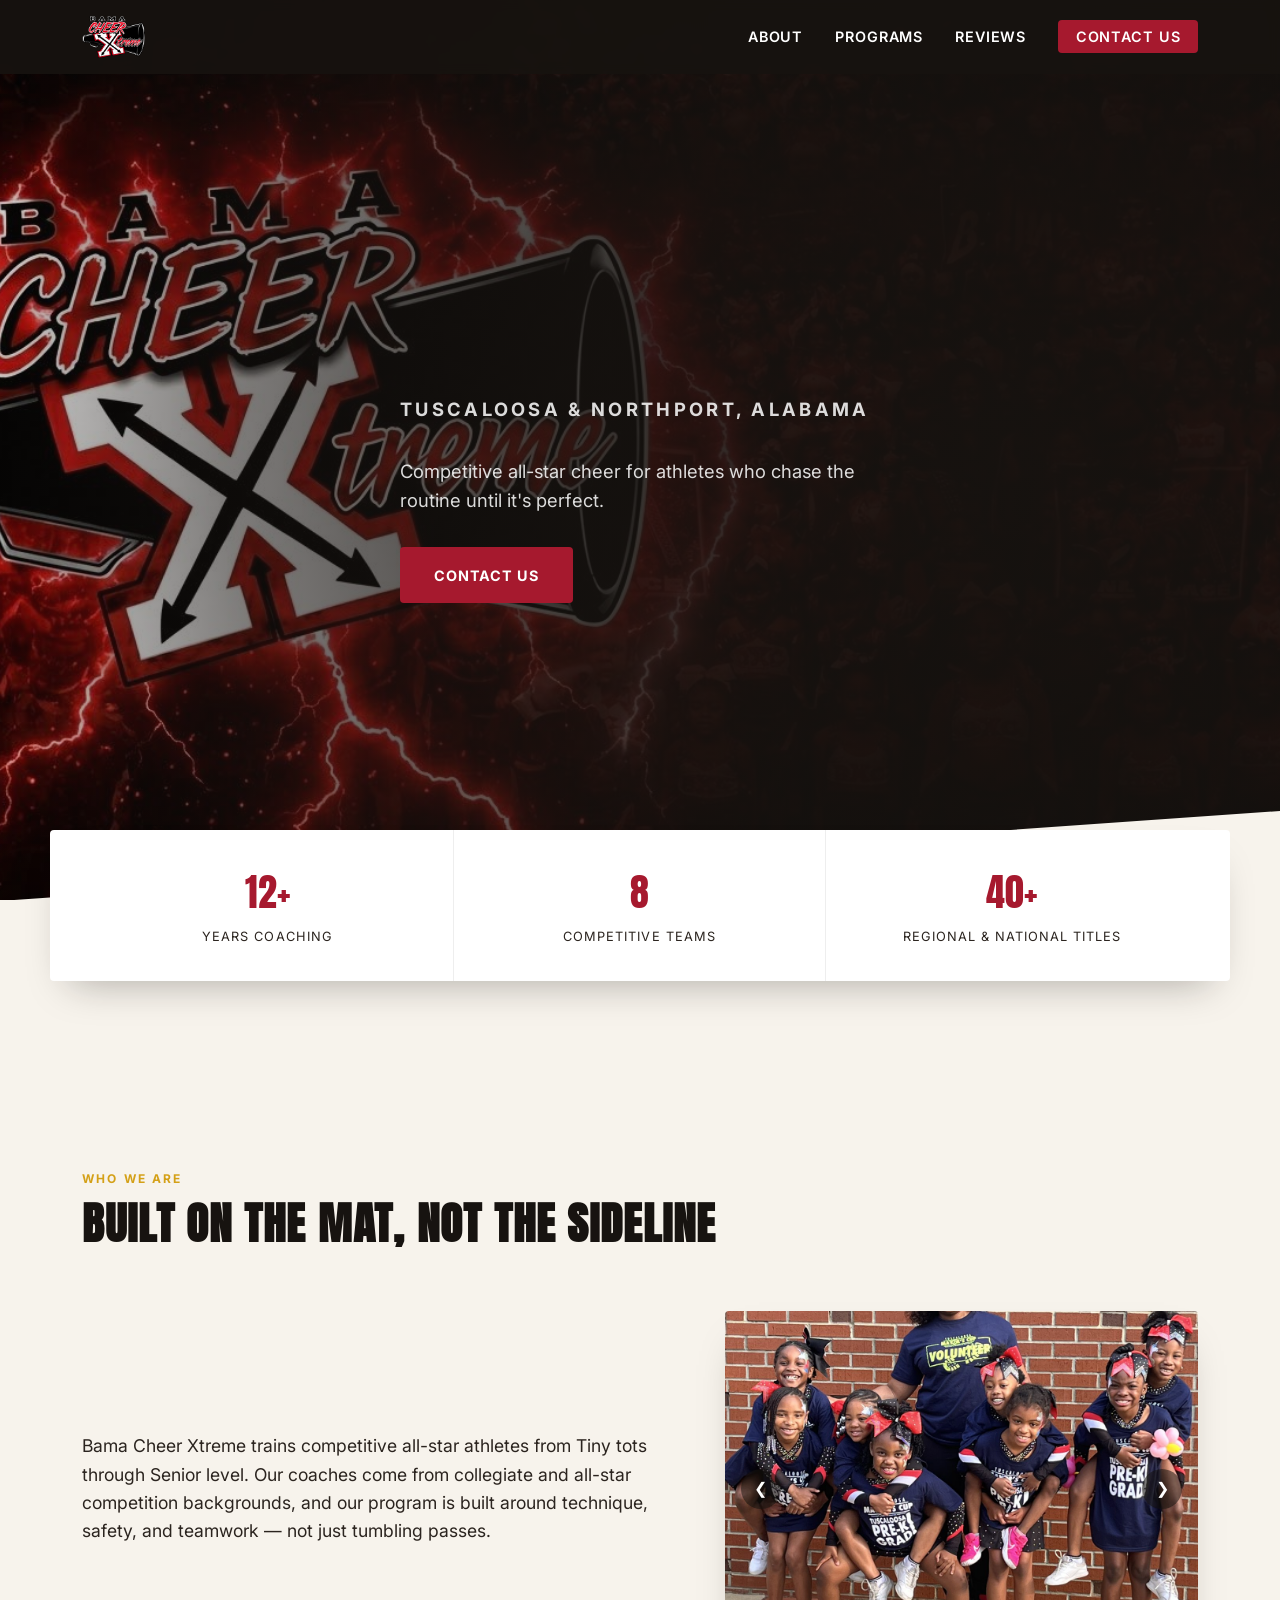
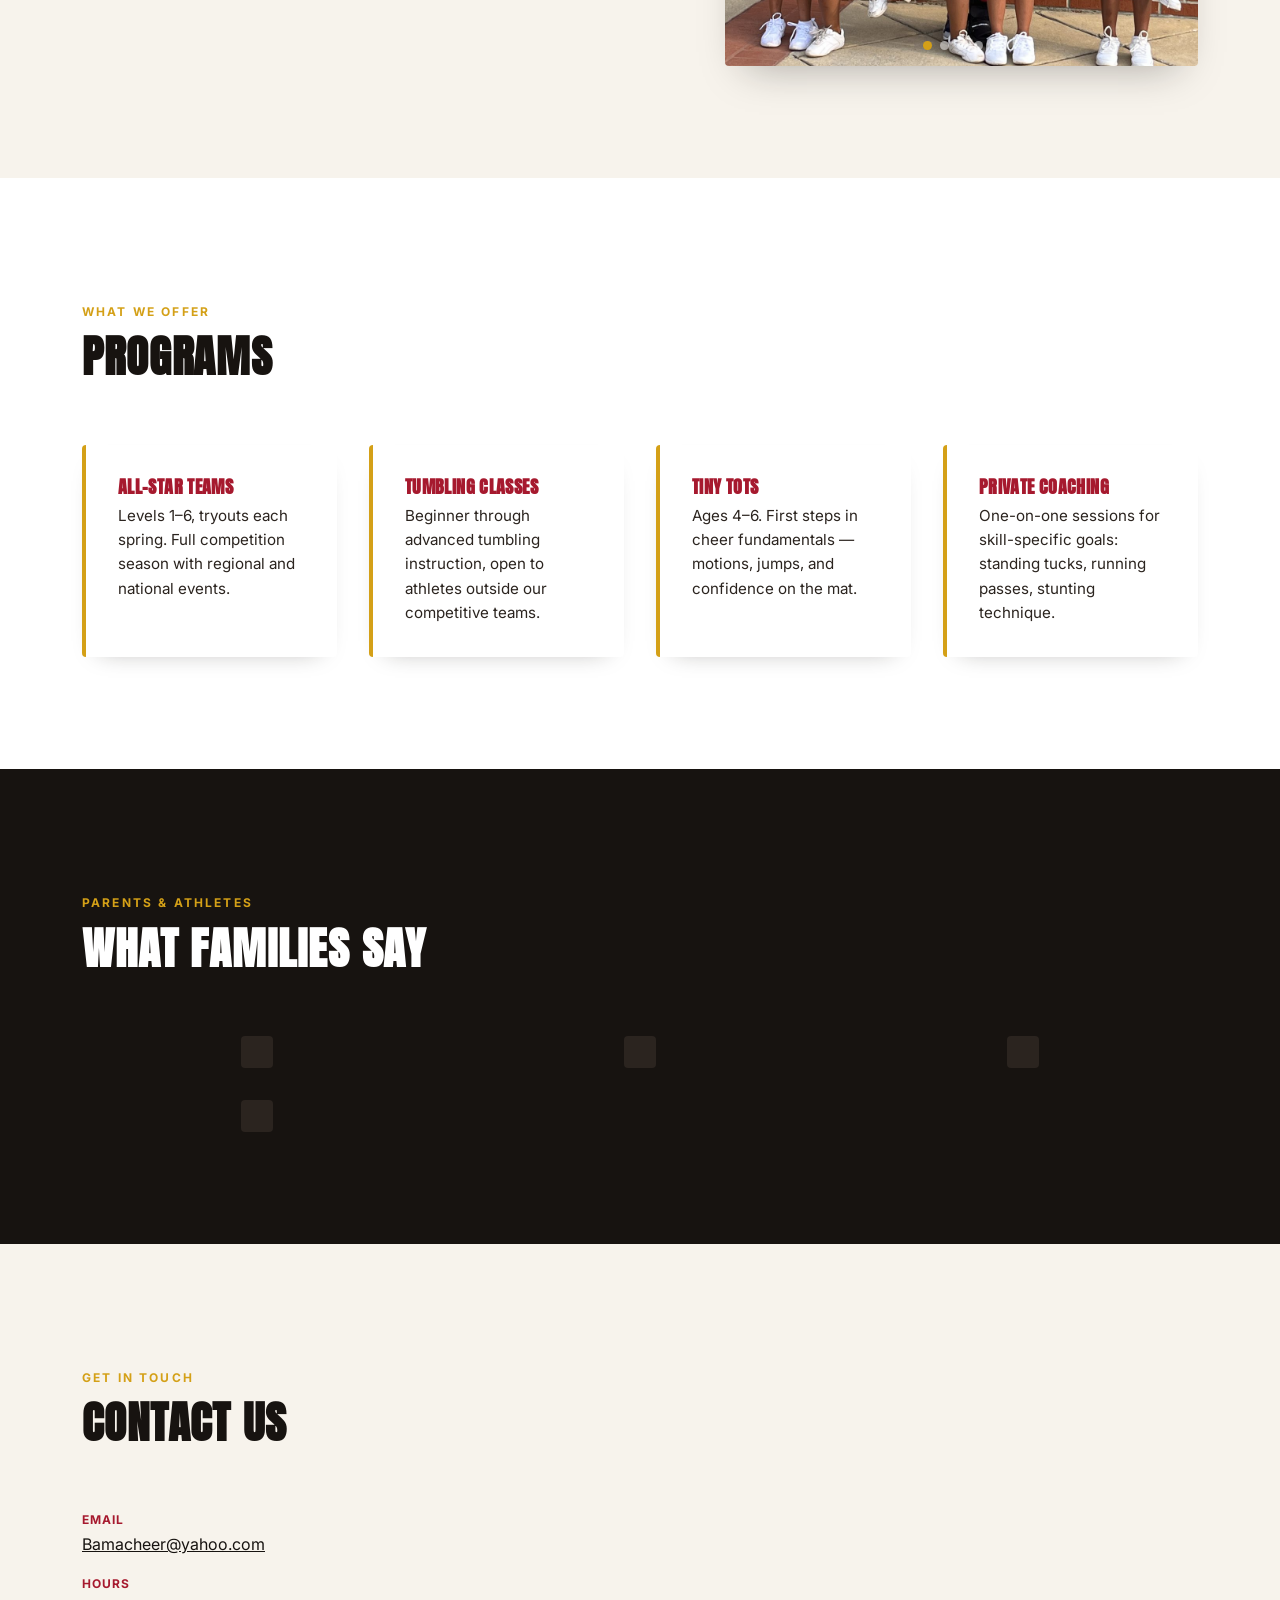
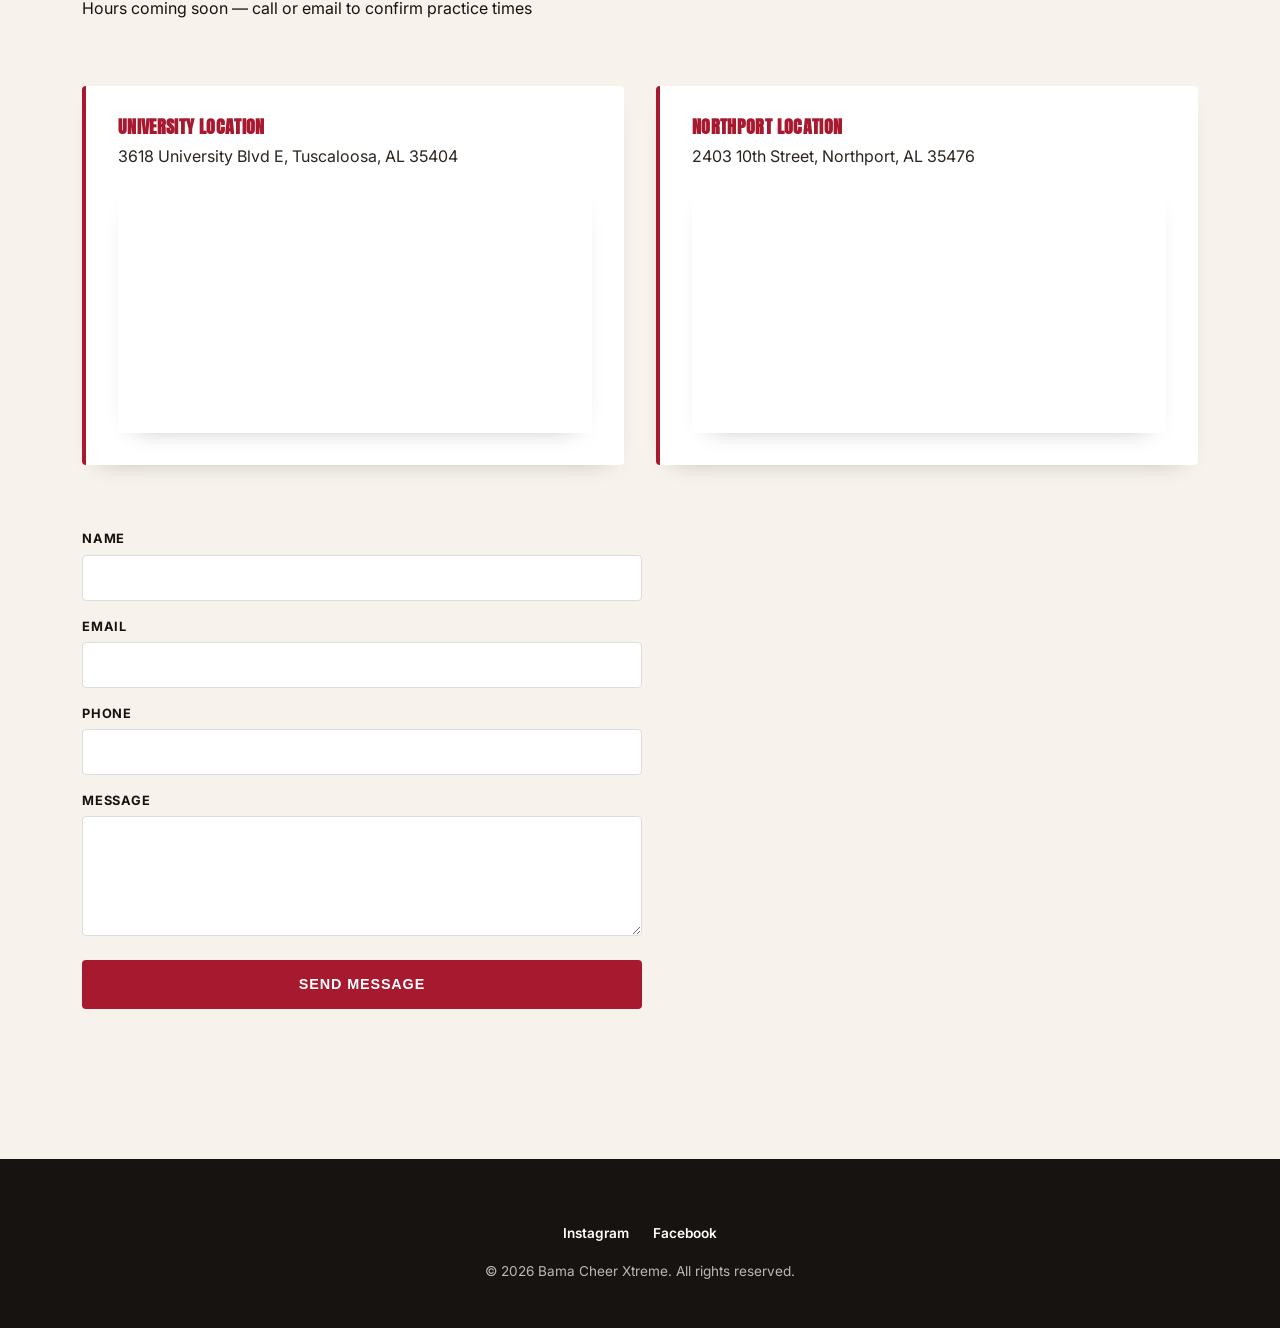
==== index.html @ a75fb63c "Turn the About section photo into a swipeable carousel Replaces the single About photo with a scroll" ====
<!DOCTYPE html>
<html lang="en">
<head>
<meta charset="UTF-8">
<meta name="viewport" content="width=device-width, initial-scale=1.0">
<title>Bama Cheer Xtreme | Competitive All-Star Cheer</title>
<meta name="description" content="Bama Cheer Xtreme is a competitive all-star cheerleading gym. Tumbling classes, tiny tots, and teams for every level. Contact us to get started.">
<link rel="preconnect" href="https://fonts.googleapis.com">
<link href="https://fonts.googleapis.com/css2?family=Anton&family=Inter:wght@400;600;700&display=swap" rel="stylesheet">
<link rel="icon" type="image/png" href="images/logo.png">
<link rel="stylesheet" href="css/style.css">
</head>
<body>

<div id="fb-root"></div>
<script>
  window.fbAsyncInit = function () {
    FB.init({ xfbml: true, version: "v20.0" });
  };
</script>
<script async defer crossorigin="anonymous" src="https://connect.facebook.net/en_US/sdk.js"></script>

<nav class="nav">
  <div class="container">
    <a href="#" class="nav-logo"><img src="images/logo.png" alt="Bama Cheer Xtreme" id="navLogoImg"></a>
    <button class="nav-toggle" id="navToggle" aria-label="Toggle menu" aria-expanded="false">&#9776;</button>
    <ul class="nav-links" id="navLinks">
      <li><a href="#about">About</a></li>
      <li><a href="#programs">Programs</a></li>
      <li><a href="#testimonials">Reviews</a></li>
      <li><a href="#contact" class="nav-cta">Contact Us</a></li>
    </ul>
  </div>
</nav>

<header class="hero" id="hero">
  <h1 class="sr-only" data-field="hero.title">Bama Cheer Xtreme</h1>
  <div class="container">
    <div class="hero-content">
      <p class="eyebrow" data-field="hero.eyebrow">Tuscaloosa, Alabama</p>
      <p data-field="hero.subtitle">Competitive all-star cheer for athletes who chase the routine until it's perfect.</p>
      <a href="#contact" class="btn btn-primary" data-field="hero.ctaText">Contact Us</a>
    </div>
  </div>
</header>

<section class="stat-bar">
  <div class="container" id="statBar">
    <!-- stats injected by JS -->
  </div>
</section>

<section class="section" id="about">
  <div class="container">
    <div class="section-heading">
      <p class="eyebrow">Who we are</p>
      <h2 data-field="about.heading">Built on the mat, not the sideline</h2>
    </div>
    <div class="about-grid">
      <p class="about-body" data-field="about.body">
        Bama Cheer Xtreme trains competitive all-star athletes from Tiny Tots through Senior level.
      </p>
      <div class="carousel" id="aboutCarousel" hidden>
        <div class="carousel-track" id="aboutCarouselTrack"></div>
        <button type="button" class="carousel-arrow carousel-arrow--prev" id="aboutCarouselPrev" aria-label="Previous photo">&#10094;</button>
        <button type="button" class="carousel-arrow carousel-arrow--next" id="aboutCarouselNext" aria-label="Next photo">&#10095;</button>
        <div class="carousel-dots" id="aboutCarouselDots"></div>
      </div>
    </div>
  </div>
</section>

<section class="section" id="programs" style="background:var(--white);">
  <div class="container">
    <div class="section-heading">
      <p class="eyebrow">What we offer</p>
      <h2>Programs</h2>
    </div>
    <div class="programs-grid" id="programsGrid">
      <!-- program cards injected by JS -->
    </div>
  </div>
</section>

<section class="section testimonials" id="testimonials">
  <div class="container">
    <div class="section-heading">
      <p class="eyebrow">Parents & athletes</p>
      <h2>What families say</h2>
    </div>
    <div class="testimonial-grid" id="testimonialGrid">
      <!-- testimonials injected by JS -->
    </div>
  </div>
</section>

<section class="section" id="contact">
  <div class="container">
    <div class="section-heading">
      <p class="eyebrow">Get in touch</p>
      <h2>Contact Us</h2>
    </div>
    <dl class="contact-info contact-shared" id="contactShared">
      <!-- email + hours injected by JS -->
    </dl>
    <div class="locations-grid" id="locationsGrid">
      <!-- location cards injected by JS -->
    </div>
    <div class="contact-form-wrap">
      <form class="contact-form" id="contactForm" action="https://formspree.io/f/REPLACE_WITH_FORM_ID" method="POST">
        <div>
          <label for="name">Name</label>
          <input type="text" id="name" name="name" required>
        </div>
        <div>
          <label for="email">Email</label>
          <input type="email" id="email" name="email" required>
        </div>
        <div>
          <label for="phone">Phone</label>
          <input type="tel" id="phone" name="phone">
        </div>
        <div>
          <label for="message">Message</label>
          <textarea id="message" name="message" required></textarea>
        </div>
        <button type="submit" class="btn btn-primary">Send Message</button>
        <p class="form-status" id="formStatus" role="status"></p>
      </form>
    </div>
  </div>
</section>

<footer class="footer">
  <div class="container">
    <div class="social" id="socialLinks">
      <!-- social links injected by JS -->
    </div>
    <p>&copy; <span id="year"></span> Bama Cheer Xtreme. All rights reserved.</p>
  </div>
</footer>

<script src="js/main.js"></script>
</body>
</html>
---- css/style.css ----
/* ==========================================================================
   Bama Cheer Xtreme — Design Tokens
   Palette: Crimson #A6192E, Charcoal #171310, Gold #D4A017, Cream #F7F3EC
   Display: 'Anton' (condensed, athletic) / Body: 'Inter'
   Signature: diagonal "motion stripe" dividers between sections
   ========================================================================== */

:root {
  --crimson: #A6192E;
  --crimson-dark: #7A1220;
  --charcoal: #171310;
  --charcoal-soft: #2B241F;
  --gold: #D4A017;
  --cream: #F7F3EC;
  --white: #FFFFFF;

  --font-display: "Anton", "Arial Narrow", sans-serif;
  --font-body: "Inter", -apple-system, BlinkMacSystemFont, "Segoe UI", sans-serif;

  --space-xs: 0.5rem;
  --space-sm: 1rem;
  --space-md: 2rem;
  --space-lg: 4rem;
  --space-xl: 7rem;

  --radius: 4px;
  --max-width: 1180px;
}

* { box-sizing: border-box; }

html { scroll-behavior: smooth; }

@media (prefers-reduced-motion: reduce) {
  html { scroll-behavior: auto; }
  * { animation-duration: 0.001ms !important; transition-duration: 0.001ms !important; }
}

body {
  margin: 0;
  font-family: var(--font-body);
  background: var(--cream);
  color: var(--charcoal);
  line-height: 1.6;
}

img { max-width: 100%; display: block; }

.sr-only {
  position: absolute;
  width: 1px;
  height: 1px;
  padding: 0;
  margin: -1px;
  overflow: hidden;
  clip: rect(0, 0, 0, 0);
  white-space: nowrap;
  border: 0;
}

a { color: inherit; }

.container {
  max-width: var(--max-width);
  margin: 0 auto;
  padding: 0 var(--space-md);
}

h1, h2, h3 {
  font-family: var(--font-display);
  letter-spacing: 0.02em;
  text-transform: uppercase;
  line-height: 1.05;
  margin: 0;
}

.eyebrow {
  font-family: var(--font-body);
  font-weight: 700;
  text-transform: uppercase;
  letter-spacing: 0.18em;
  font-size: 0.75rem;
  color: var(--gold);
}

/* Focus visibility */
a:focus-visible, button:focus-visible, input:focus-visible, textarea:focus-visible {
  outline: 3px solid var(--gold);
  outline-offset: 2px;
}

/* ---------- Nav ---------- */
.nav {
  position: fixed;
  top: 0; left: 0; right: 0;
  z-index: 100;
  background: rgba(23, 19, 16, 0.92);
  backdrop-filter: blur(6px);
}
.nav .container {
  display: flex;
  align-items: center;
  justify-content: space-between;
  padding-top: var(--space-sm);
  padding-bottom: var(--space-sm);
}
.nav-logo {
  display: flex;
  align-items: center;
  text-decoration: none;
}
.nav-logo img {
  height: 42px;
  width: auto;
  display: block;
}
.nav-links {
  display: flex;
  gap: var(--space-md);
  list-style: none;
  margin: 0;
  padding: 0;
}
.nav-links a {
  color: var(--white);
  text-decoration: none;
  font-weight: 600;
  font-size: 0.9rem;
  text-transform: uppercase;
  letter-spacing: 0.06em;
  transition: color 0.2s ease;
}
.nav-links a:hover { color: var(--gold); }

.nav-cta {
  background: var(--crimson);
  color: var(--white) !important;
  padding: 0.5rem 1.1rem;
  border-radius: var(--radius);
}
.nav-cta:hover { background: var(--crimson-dark); }

.nav-toggle {
  display: none;
  background: none;
  border: none;
  color: var(--white);
  font-size: 1.6rem;
  cursor: pointer;
}

/* ---------- Hero ---------- */
.hero {
  position: relative;
  min-height: 100vh;
  display: flex;
  align-items: center;
  background: linear-gradient(160deg, var(--charcoal) 0%, var(--charcoal-soft) 55%, var(--crimson-dark) 130%);
  overflow: hidden;
  padding-top: 5rem;
}
.hero::after {
  /* signature diagonal cut at base of hero */
  content: "";
  position: absolute;
  left: 0; right: 0; bottom: -1px;
  height: 90px;
  background: var(--cream);
  clip-path: polygon(0 100%, 100% 0, 100% 100%);
}
.hero-content {
  position: relative;
  z-index: 2;
  color: var(--white);
  max-width: 480px;
  margin: 0 0 0 auto;
}
.hero p {
  font-size: 1.15rem;
  max-width: 520px;
  color: rgba(255,255,255,0.85);
  margin-bottom: var(--space-md);
}

.btn {
  display: inline-block;
  font-weight: 700;
  text-transform: uppercase;
  letter-spacing: 0.06em;
  text-decoration: none;
  padding: 0.9rem 2rem;
  border-radius: var(--radius);
  font-size: 0.9rem;
  border: 2px solid transparent;
  cursor: pointer;
  transition: transform 0.15s ease, background 0.2s ease;
}
.btn:hover { transform: translateY(-2px); }
.btn-primary { background: var(--crimson); color: var(--white); }
.btn-primary:hover { background: var(--crimson-dark); }
.btn-outline { background: transparent; border-color: var(--white); color: var(--white); }
.btn-outline:hover { background: var(--white); color: var(--charcoal); }

/* ---------- Stat bar (overlaps hero/about seam) ---------- */
.stat-bar {
  position: relative;
  z-index: 3;
  margin-top: -70px;
  margin-bottom: var(--space-lg);
}
.stat-bar .container {
  background: var(--white);
  border-radius: var(--radius);
  box-shadow: 0 20px 40px -20px rgba(23,19,16,0.35);
  display: flex;
  flex-wrap: wrap;
}
.stat {
  flex: 1 1 33%;
  text-align: center;
  padding: var(--space-md) var(--space-sm);
  border-right: 1px solid #eee;
}
.stat:last-child { border-right: none; }
.stat .number {
  font-family: var(--font-display);
  font-size: 2.4rem;
  color: var(--crimson);
  display: block;
}
.stat .label {
  font-size: 0.8rem;
  text-transform: uppercase;
  letter-spacing: 0.08em;
  color: var(--charcoal-soft);
}

/* ---------- Section shared ---------- */
.section { padding: var(--space-xl) 0; }
.section-heading { max-width: 640px; margin-bottom: var(--space-lg); }
.section-heading h2 { font-size: clamp(2rem, 4vw, 2.8rem); margin-top: var(--space-xs); }

/* ---------- About ---------- */
.about-grid {
  display: grid;
  grid-template-columns: 1.1fr 0.9fr;
  gap: var(--space-lg);
  align-items: center;
}
.about-body { font-size: 1.1rem; color: var(--charcoal-soft); margin: 0; }

/* ---------- Carousel (About section photos) ---------- */
.carousel {
  position: relative;
  border-radius: var(--radius);
  overflow: hidden;
  box-shadow: 0 20px 40px -20px rgba(23,19,16,0.35);
}
.carousel-track {
  display: flex;
  overflow-x: auto;
  scroll-snap-type: x mandatory;
  scrollbar-width: none;
}
.carousel-track::-webkit-scrollbar { display: none; }
.carousel-slide {
  flex: 0 0 100%;
  scroll-snap-align: start;
  aspect-ratio: 4 / 3;
}
.carousel-slide img { width: 100%; height: 100%; object-fit: cover; }

.carousel-arrow {
  position: absolute;
  top: 50%;
  transform: translateY(-50%);
  width: 40px;
  height: 40px;
  border: none;
  border-radius: 50%;
  background: rgba(23,19,16,0.55);
  color: var(--white);
  font-size: 1rem;
  cursor: pointer;
  display: flex;
  align-items: center;
  justify-content: center;
  transition: background 0.2s ease;
}
.carousel-arrow:hover { background: var(--crimson); }
.carousel-arrow--prev { left: var(--space-sm); }
.carousel-arrow--next { right: var(--space-sm); }

.carousel-dots {
  position: absolute;
  left: 0; right: 0; bottom: var(--space-sm);
  display: flex;
  justify-content: center;
  gap: 0.5rem;
}
.carousel-dot {
  width: 9px;
  height: 9px;
  border-radius: 50%;
  border: none;
  background: rgba(255,255,255,0.5);
  padding: 0;
  cursor: pointer;
}
.carousel-dot.active { background: var(--gold); }

/* ---------- Programs ---------- */
.programs-grid {
  display: grid;
  grid-template-columns: repeat(auto-fit, minmax(240px, 1fr));
  gap: var(--space-md);
}
.program-card {
  background: var(--white);
  padding: var(--space-md);
  border-radius: var(--radius);
  border-left: 4px solid var(--gold);
  box-shadow: 0 10px 24px -18px rgba(23,19,16,0.4);
}
.program-card h3 {
  font-size: 1.15rem;
  color: var(--crimson);
  margin-bottom: var(--space-xs);
}
.program-card p { margin: 0; color: var(--charcoal-soft); font-size: 0.95rem; }

/* ---------- Testimonials ---------- */
.testimonials { background: var(--charcoal); color: var(--white); }
.testimonials .eyebrow { color: var(--gold); }
.testimonial-grid {
  display: grid;
  grid-template-columns: repeat(auto-fit, minmax(340px, 1fr));
  gap: var(--space-md);
  align-items: start;
  justify-items: center;
}
.testimonial-card {
  background: var(--charcoal-soft);
  padding: var(--space-sm);
  border-radius: var(--radius);
  max-width: 100%;
  overflow: hidden;
}

/* ---------- Location / Contact ---------- */
.contact-info dt {
  font-weight: 700;
  text-transform: uppercase;
  font-size: 0.75rem;
  letter-spacing: 0.08em;
  color: var(--crimson);
  margin-top: var(--space-sm);
}
.contact-info dd { margin: 0.2rem 0 0; }
.contact-shared { margin-bottom: var(--space-lg); }

.locations-grid {
  display: grid;
  grid-template-columns: repeat(auto-fit, minmax(320px, 1fr));
  gap: var(--space-md);
  margin-bottom: var(--space-lg);
}
.location-card {
  background: var(--white);
  padding: var(--space-md);
  border-radius: var(--radius);
  border-left: 4px solid var(--crimson);
  box-shadow: 0 10px 24px -18px rgba(23,19,16,0.4);
}
.location-card h3 {
  font-size: 1.1rem;
  color: var(--crimson);
  margin-bottom: var(--space-xs);
}
.location-address { margin: 0 0 var(--space-sm); color: var(--charcoal-soft); }
.location-phone { margin: 0 0 var(--space-sm); font-weight: 600; }
.location-phone a { text-decoration: none; }

.map-embed { border-radius: var(--radius); overflow: hidden; box-shadow: 0 10px 24px -18px rgba(23,19,16,0.4); }
.map-embed iframe { width: 100%; height: 240px; border: 0; }

.contact-form-wrap { max-width: 560px; }
.contact-form {
  display: grid;
  gap: var(--space-sm);
}
.contact-form label {
  font-size: 0.8rem;
  font-weight: 700;
  text-transform: uppercase;
  letter-spacing: 0.06em;
  display: block;
  margin-bottom: 0.3rem;
}
.contact-form input,
.contact-form textarea {
  width: 100%;
  padding: 0.75rem;
  border: 1px solid #ddd;
  border-radius: var(--radius);
  font-family: var(--font-body);
  font-size: 1rem;
  background: var(--white);
}
.contact-form textarea { min-height: 120px; resize: vertical; }
.form-status { font-size: 0.9rem; margin-top: var(--space-xs); }
.form-status.success { color: #1a7a2e; }
.form-status.error { color: var(--crimson); }

/* ---------- Footer ---------- */
.footer {
  background: var(--charcoal);
  color: rgba(255,255,255,0.7);
  padding: var(--space-lg) 0 var(--space-md);
  text-align: center;
  font-size: 0.85rem;
}
.footer .social { margin-bottom: var(--space-sm); }
.footer .social a {
  color: var(--white);
  text-decoration: none;
  margin: 0 0.6rem;
  font-weight: 600;
}
.footer .social a:hover { color: var(--gold); }

/* ---------- Responsive ---------- */
@media (max-width: 800px) {
  .nav-links { display: none; }
  .nav-toggle { display: block; }
  .nav-links.open {
    display: flex;
    flex-direction: column;
    position: absolute;
    top: 100%;
    left: 0; right: 0;
    background: var(--charcoal);
    padding: var(--space-md);
    gap: var(--space-sm);
  }
  .stat { flex: 1 1 100%; border-right: none; border-bottom: 1px solid #eee; }
  .stat:last-child { border-bottom: none; }
  .about-grid { grid-template-columns: 1fr; }
}
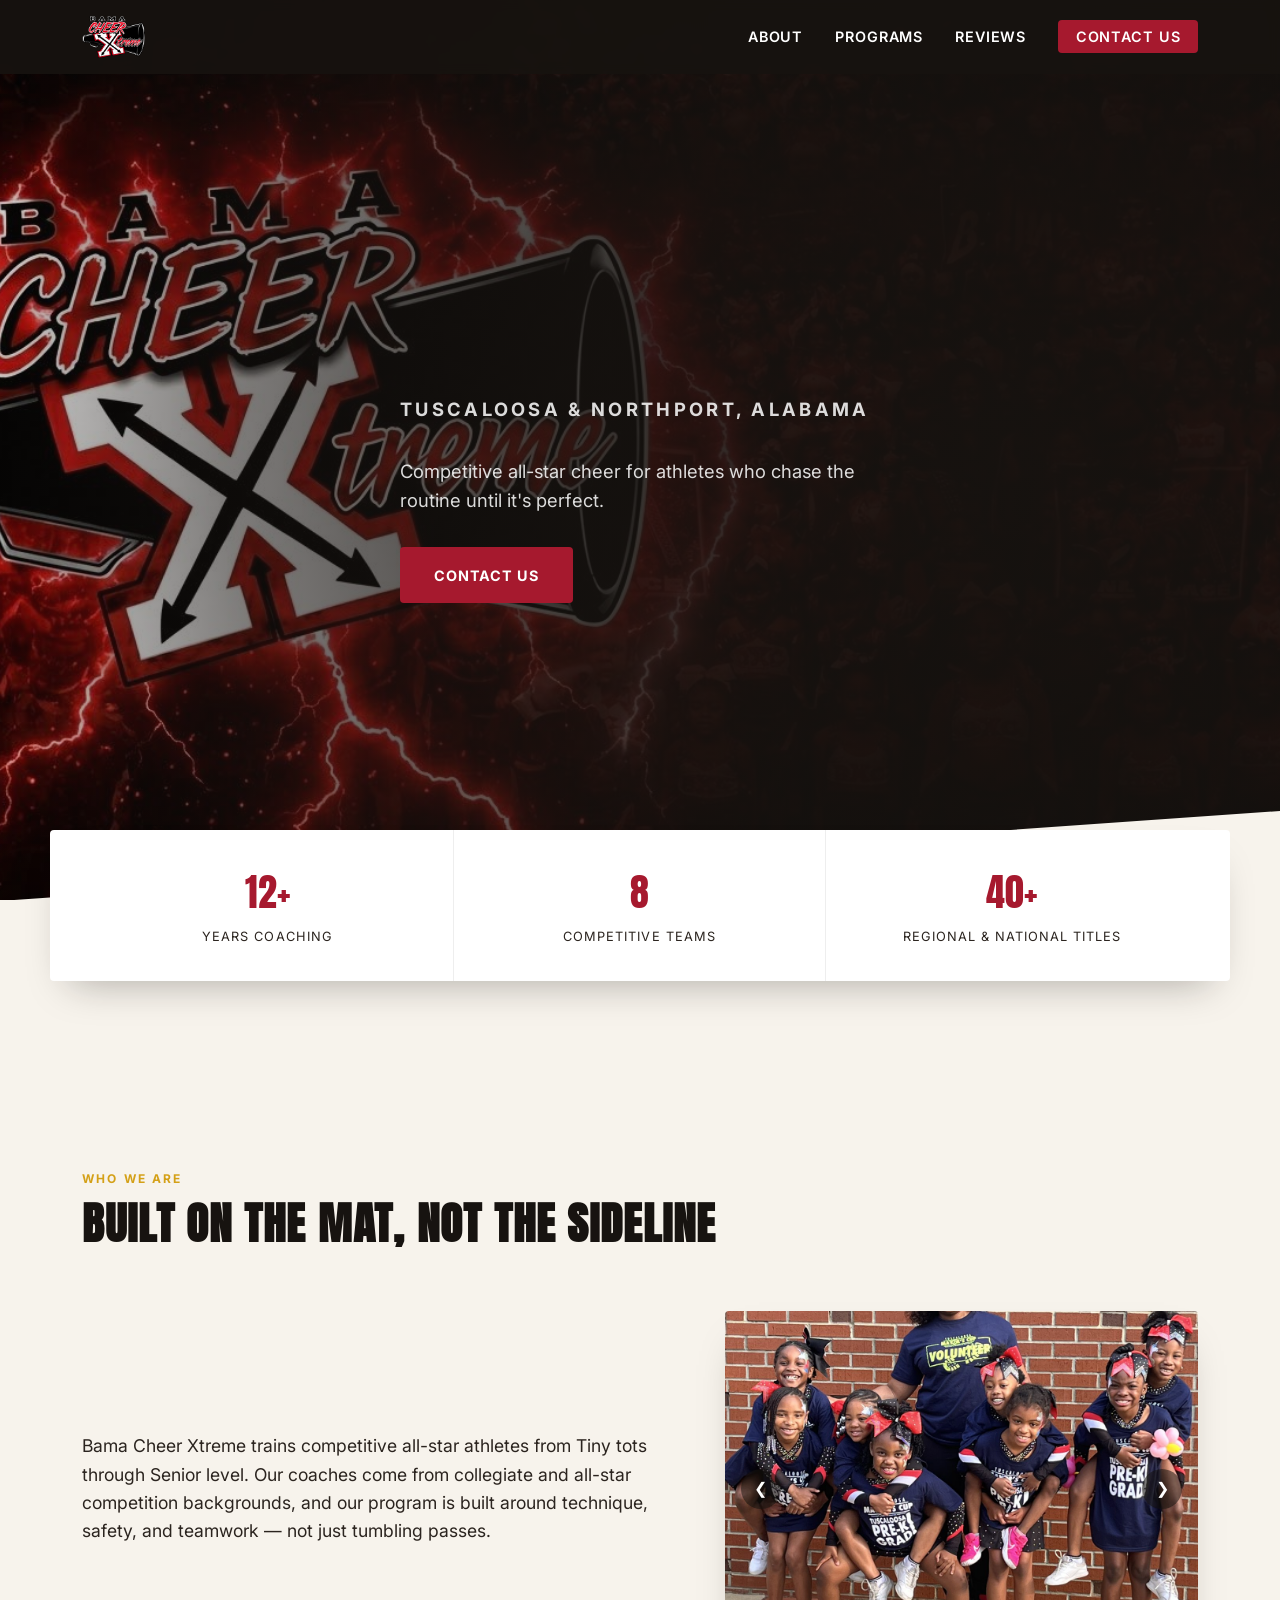
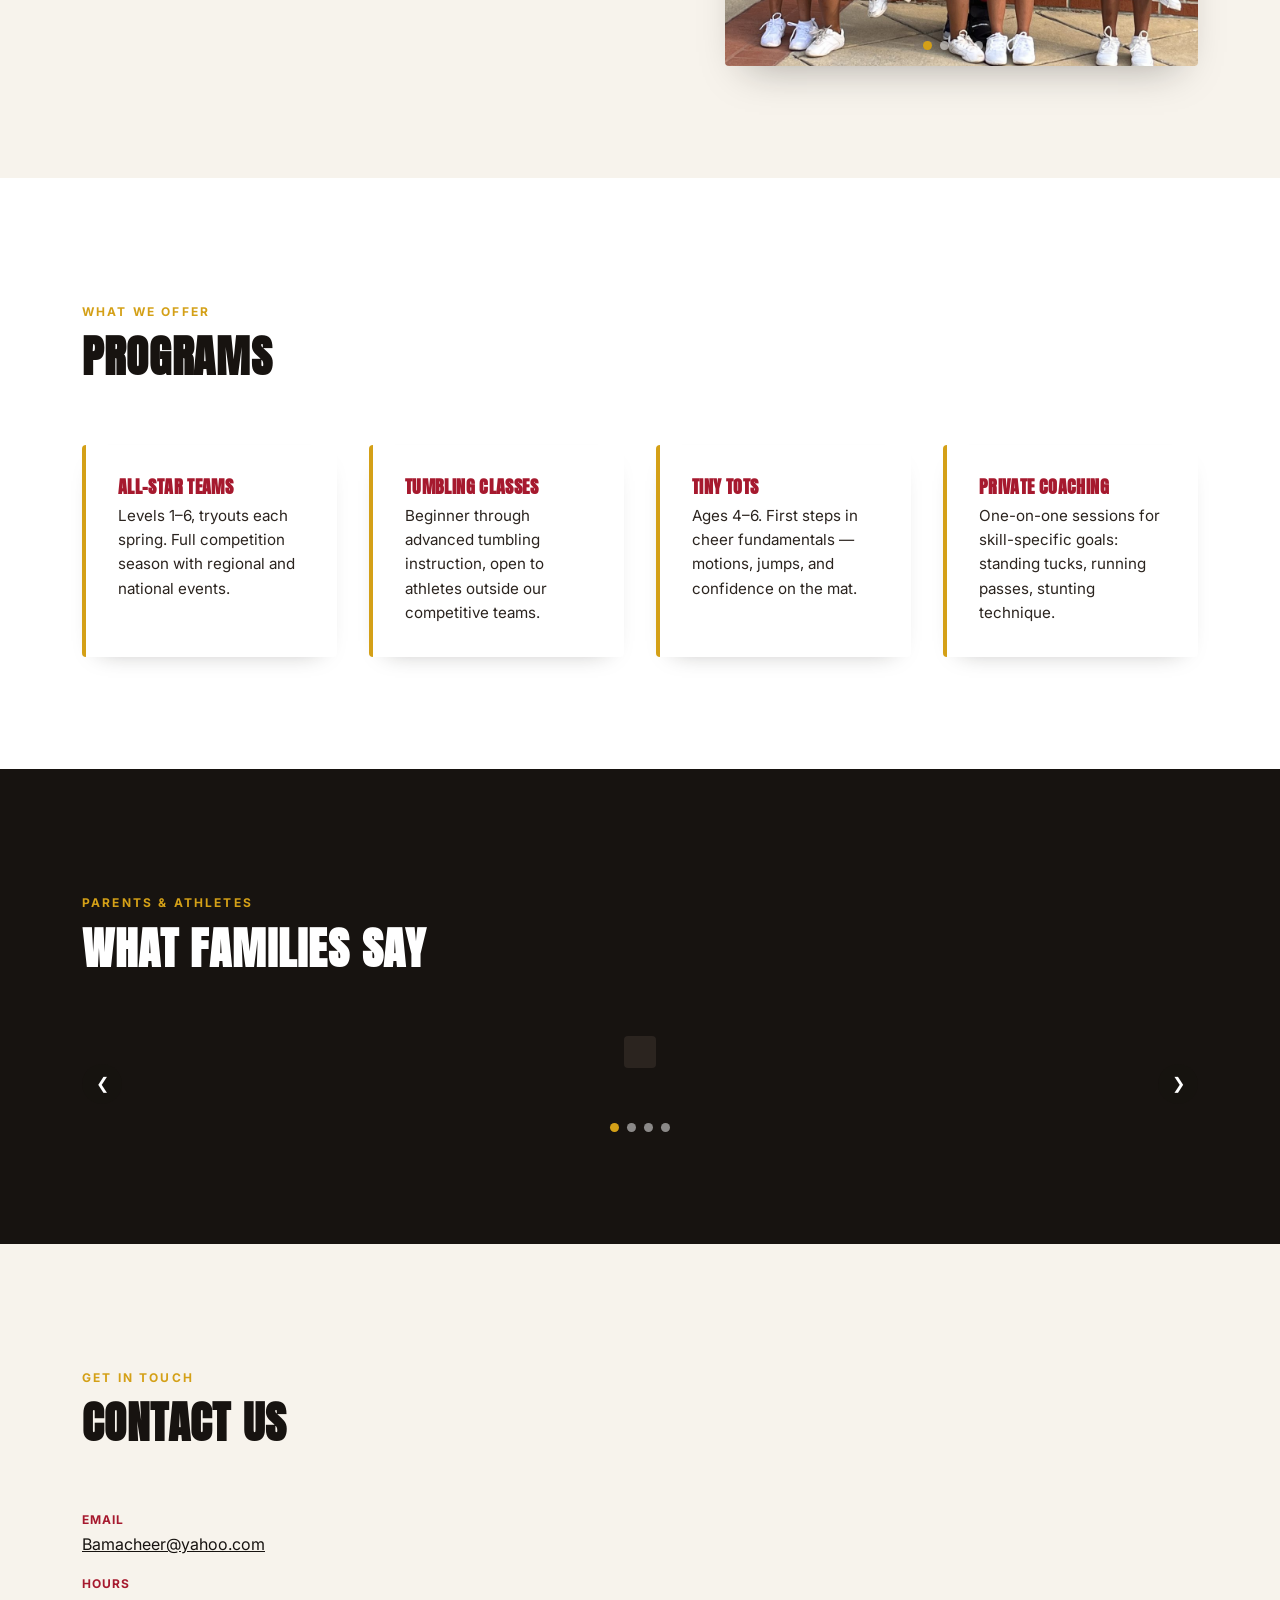
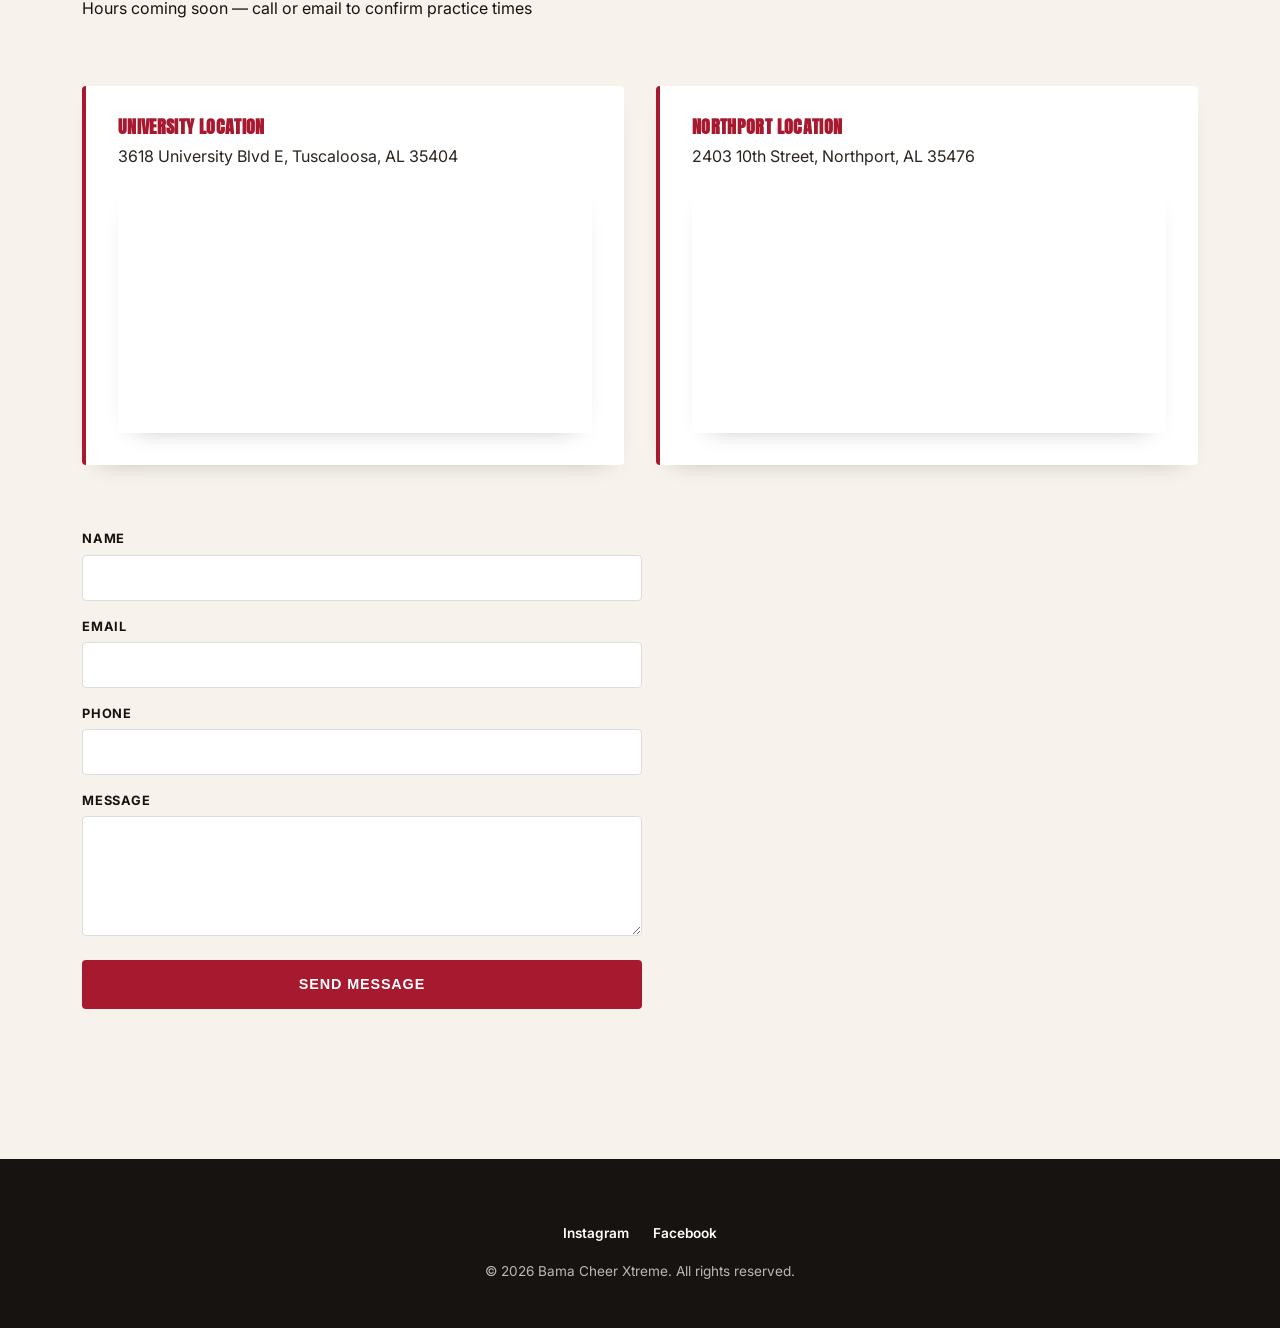
==== commit ea0bbd66: "Make the Facebook testimonials scroll horizontally as a carousel Swaps the wrapping grid for the sam" ====
--- a/index.html
+++ b/index.html
@@ -88,8 +88,11 @@
       <p class="eyebrow">Parents & athletes</p>
       <h2>What families say</h2>
     </div>
-    <div class="testimonial-grid" id="testimonialGrid">
-      <!-- testimonials injected by JS -->
+    <div class="carousel carousel--testimonials" id="testimonialsCarousel" hidden>
+      <div class="carousel-track" id="testimonialsCarouselTrack"></div>
+      <button type="button" class="carousel-arrow carousel-arrow--prev" id="testimonialsCarouselPrev" aria-label="Previous post">&#10094;</button>
+      <button type="button" class="carousel-arrow carousel-arrow--next" id="testimonialsCarouselNext" aria-label="Next post">&#10095;</button>
+      <div class="carousel-dots" id="testimonialsCarouselDots"></div>
     </div>
   </div>
 </section>
--- a/css/style.css
+++ b/css/style.css
@@ -329,15 +329,15 @@
 }
 .program-card p { margin: 0; color: var(--charcoal-soft); font-size: 0.95rem; }
 
-/* ---------- Testimonials ---------- */
+/* ---------- Testimonials (Facebook post carousel) ---------- */
 .testimonials { background: var(--charcoal); color: var(--white); }
 .testimonials .eyebrow { color: var(--gold); }
-.testimonial-grid {
-  display: grid;
-  grid-template-columns: repeat(auto-fit, minmax(340px, 1fr));
-  gap: var(--space-md);
-  align-items: start;
-  justify-items: center;
+.carousel--testimonials { background: transparent; box-shadow: none; }
+.carousel--testimonials .carousel-slide {
+  aspect-ratio: auto;
+  display: flex;
+  justify-content: center;
+  padding: 0 var(--space-md) var(--space-lg);
 }
 .testimonial-card {
   background: var(--charcoal-soft);
@@ -346,6 +346,9 @@
   max-width: 100%;
   overflow: hidden;
 }
+.carousel--testimonials .carousel-arrow--prev { left: 0; }
+.carousel--testimonials .carousel-arrow--next { right: 0; }
+.carousel--testimonials .carousel-dots { bottom: 0; }
 
 /* ---------- Location / Contact ---------- */
 .contact-info dt {
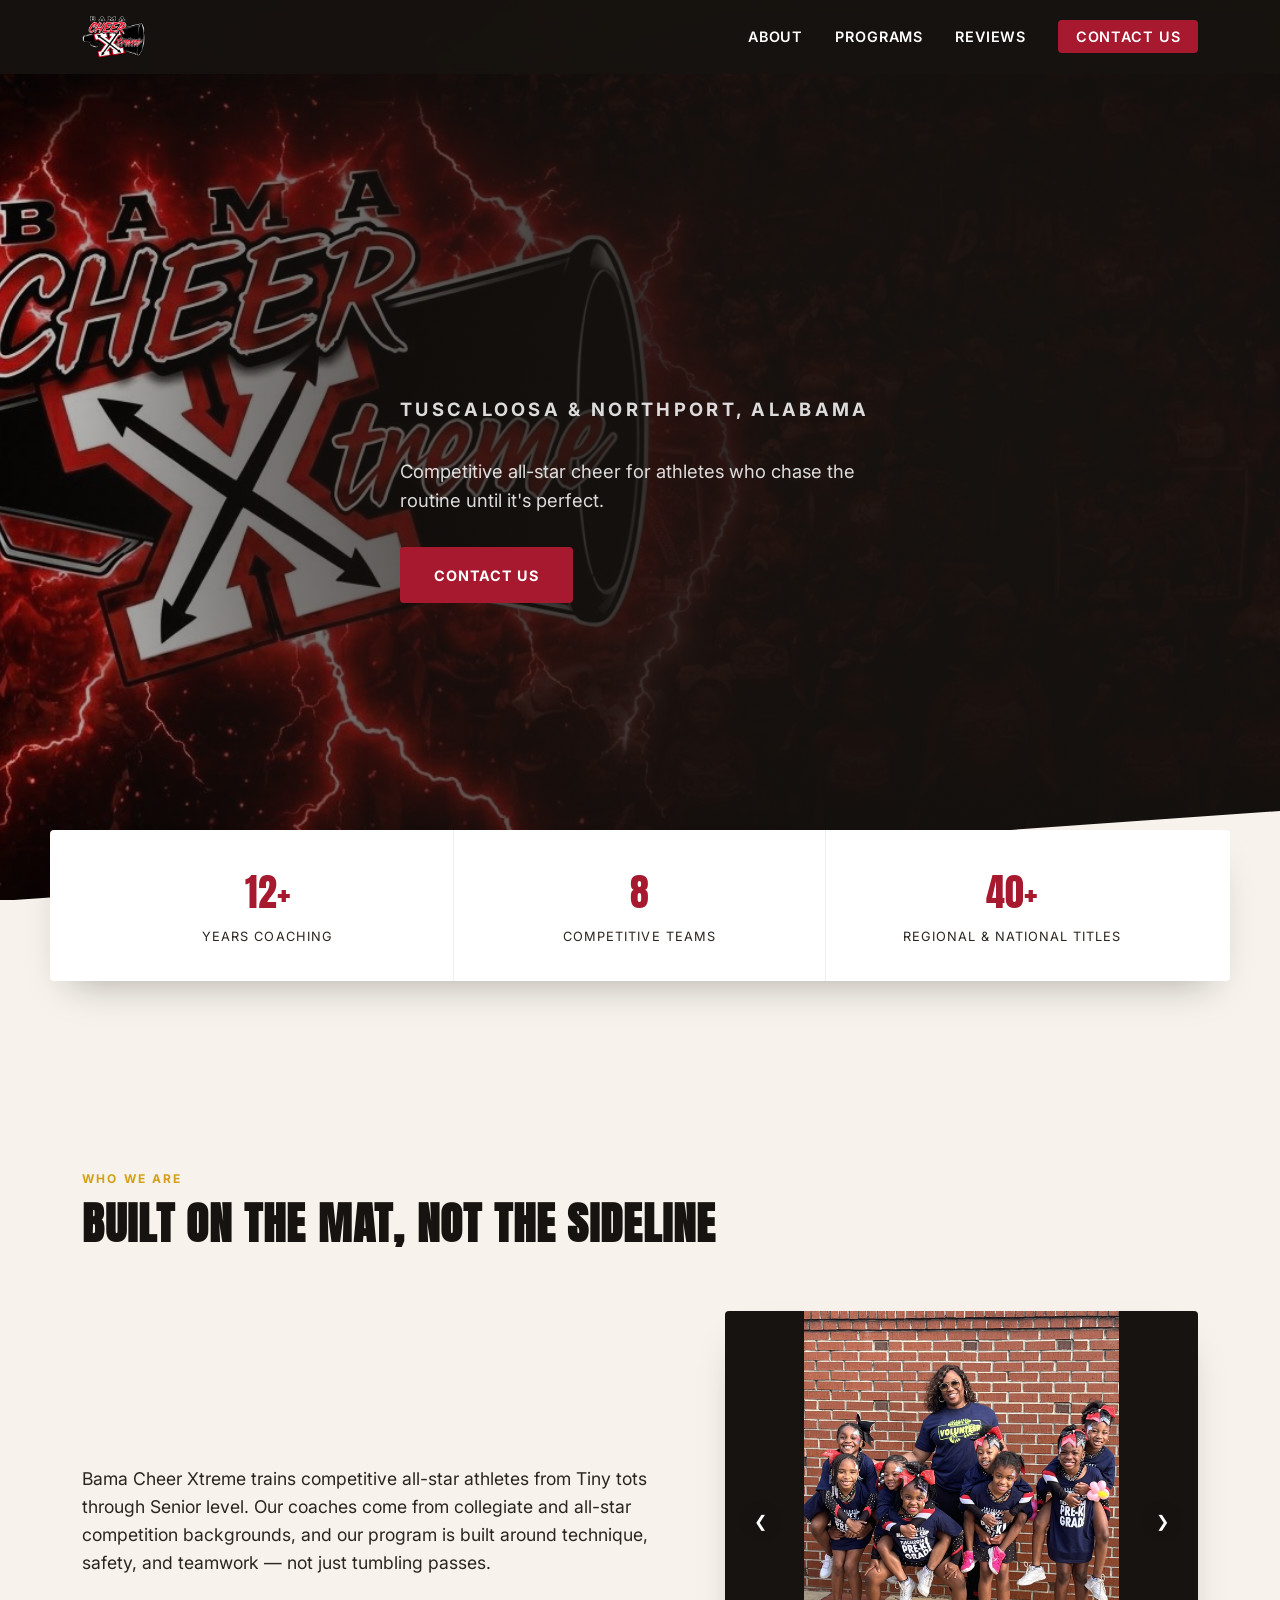
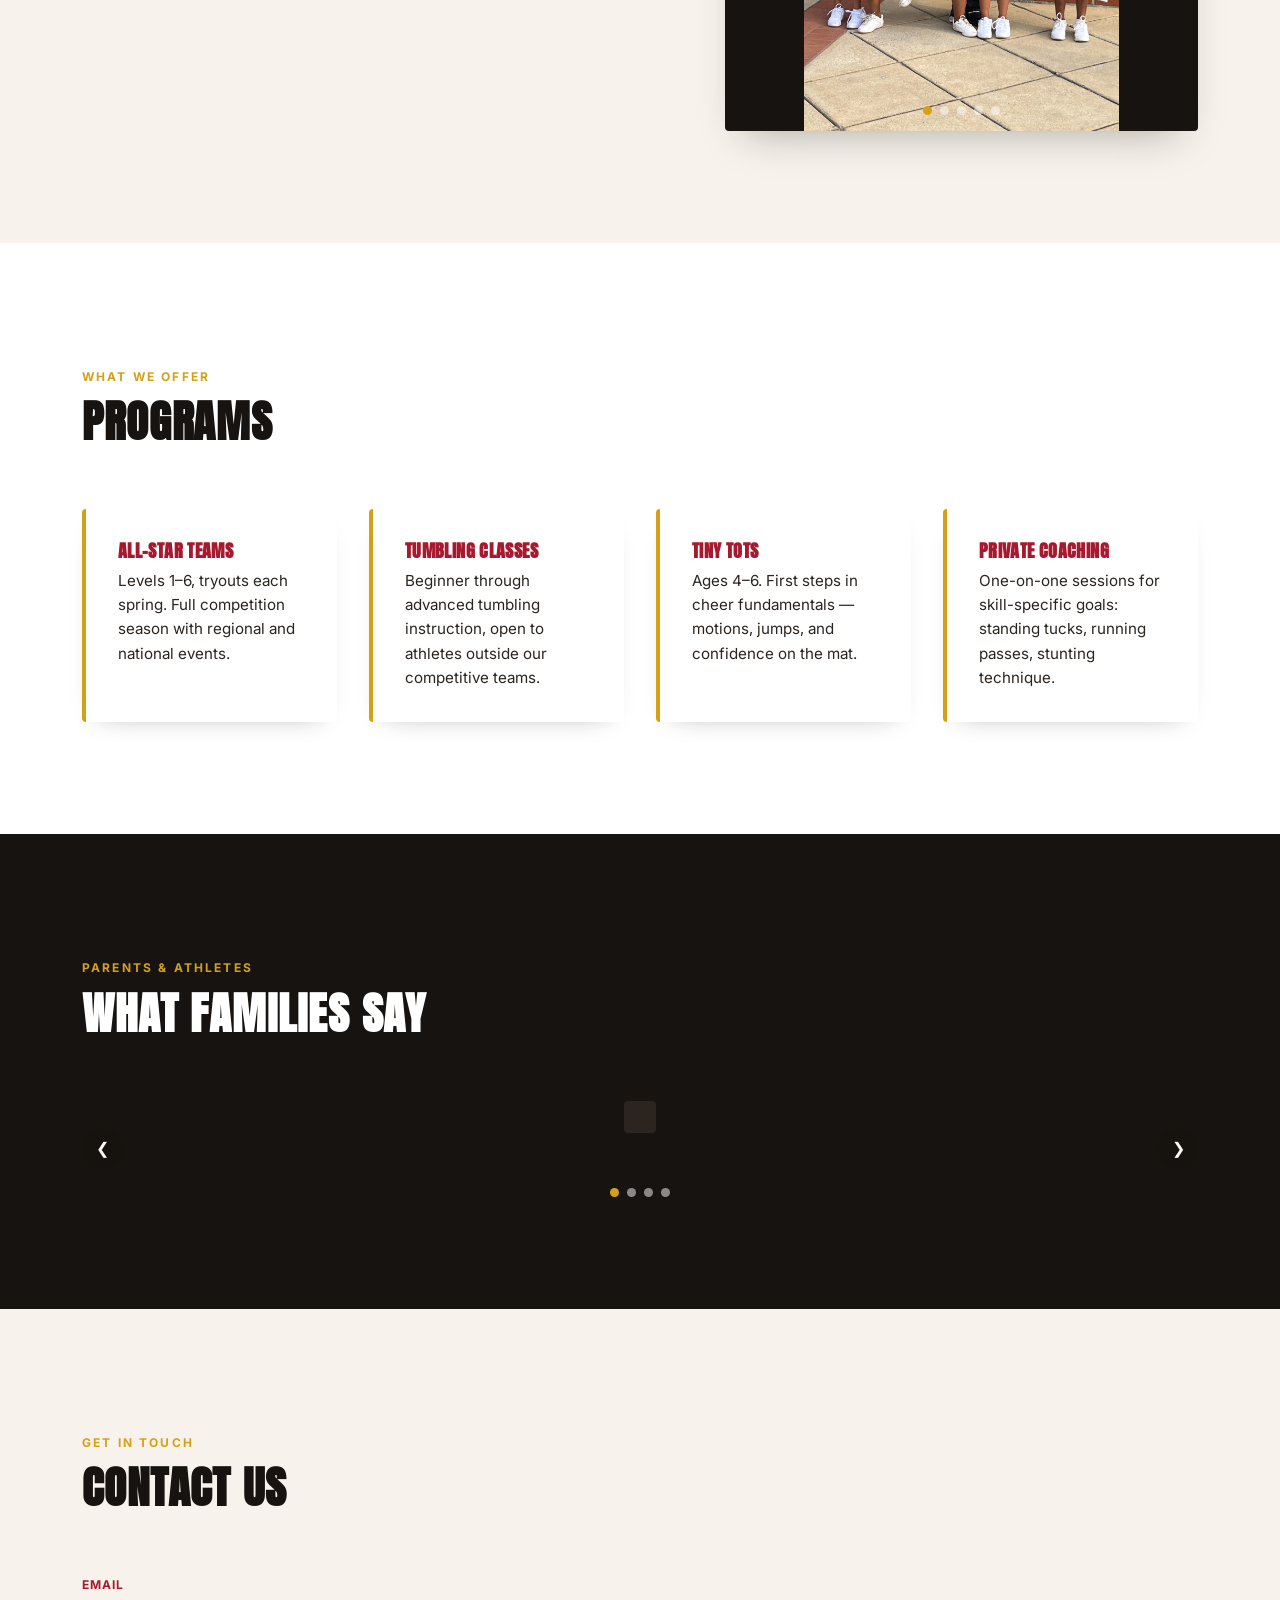
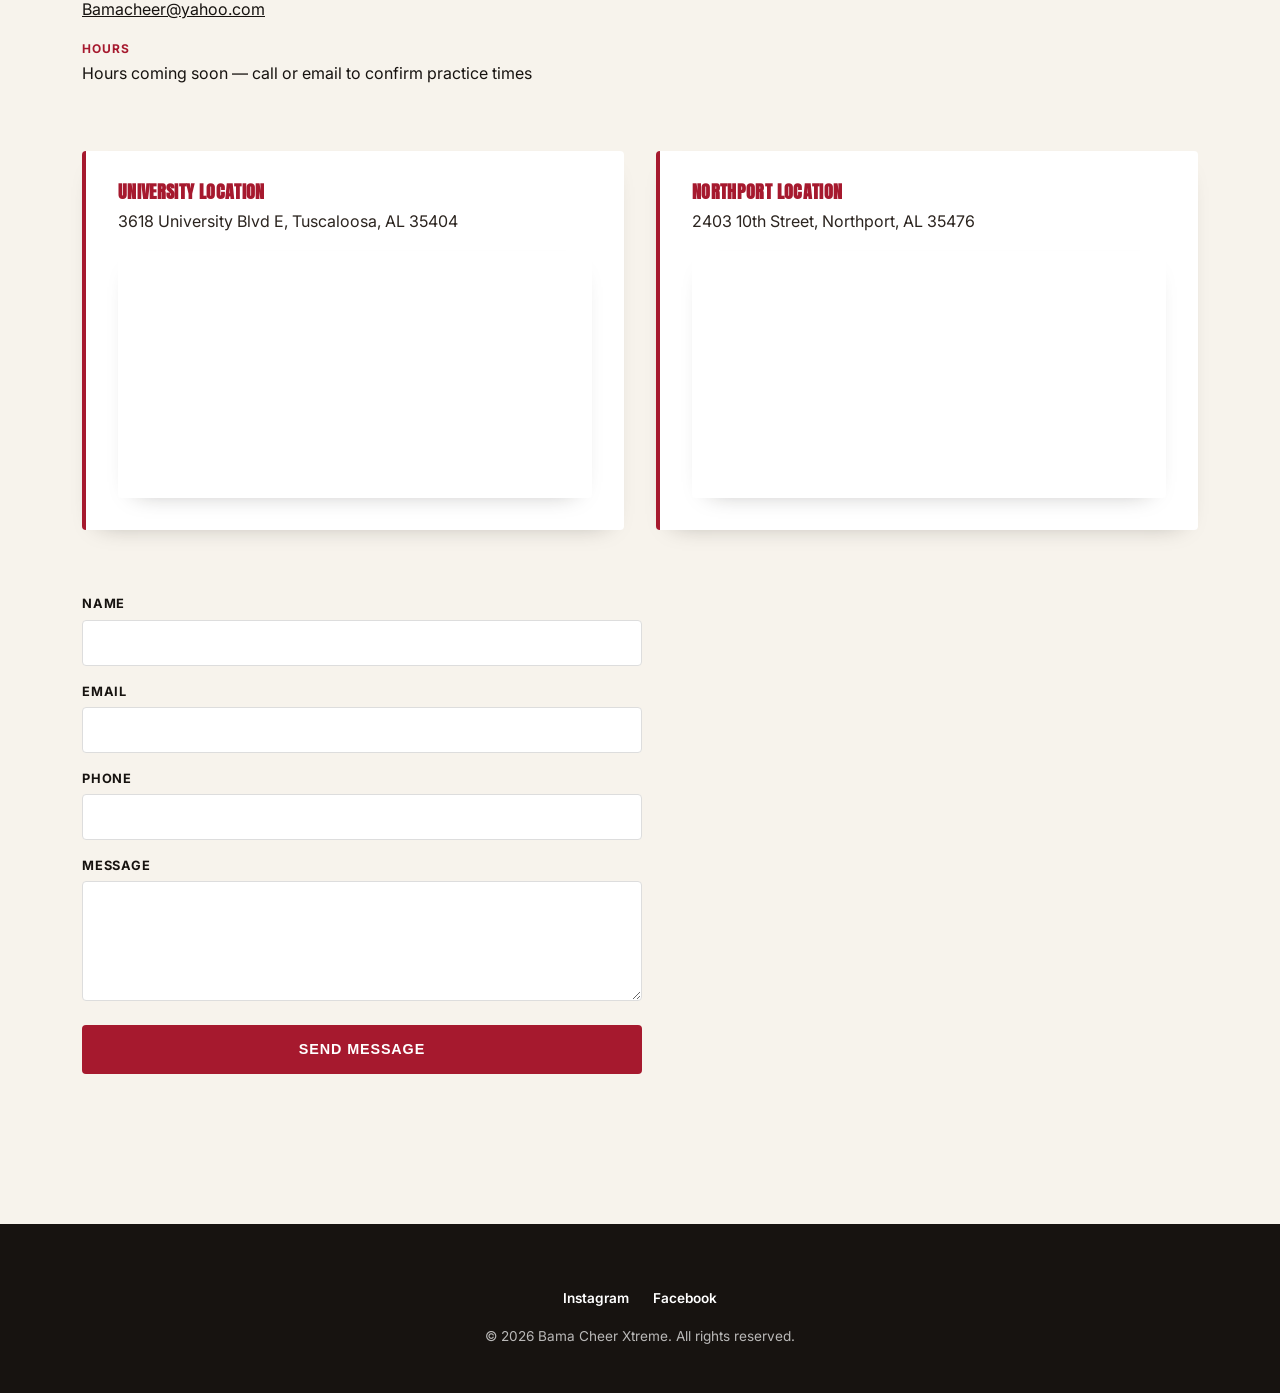
==== commit 82b827a2: "Stop cropping photos in the About carousel The carousel mixed portrait and landscape photos, and the" ====
--- a/index.html
+++ b/index.html
@@ -60,7 +60,7 @@
       <p class="about-body" data-field="about.body">
         Bama Cheer Xtreme trains competitive all-star athletes from Tiny Tots through Senior level.
       </p>
-      <div class="carousel" id="aboutCarousel" hidden>
+      <div class="carousel carousel--photos" id="aboutCarousel" hidden>
         <div class="carousel-track" id="aboutCarouselTrack"></div>
         <button type="button" class="carousel-arrow carousel-arrow--prev" id="aboutCarouselPrev" aria-label="Previous photo">&#10094;</button>
         <button type="button" class="carousel-arrow carousel-arrow--next" id="aboutCarouselNext" aria-label="Next photo">&#10095;</button>
--- a/css/style.css
+++ b/css/style.css
@@ -266,9 +266,23 @@
 .carousel-slide {
   flex: 0 0 100%;
   scroll-snap-align: start;
-  aspect-ratio: 4 / 3;
-}
-.carousel-slide img { width: 100%; height: 100%; object-fit: cover; }
+}
+
+/* Photo carousel: letterbox instead of cropping, so no photo ever loses content */
+.carousel--photos .carousel-slide {
+  height: 420px;
+  background: var(--charcoal);
+  display: flex;
+  align-items: center;
+  justify-content: center;
+}
+.carousel--photos .carousel-slide img {
+  max-width: 100%;
+  max-height: 100%;
+  width: auto;
+  height: auto;
+  object-fit: contain;
+}
 
 .carousel-arrow {
   position: absolute;
@@ -334,7 +348,6 @@
 .testimonials .eyebrow { color: var(--gold); }
 .carousel--testimonials { background: transparent; box-shadow: none; }
 .carousel--testimonials .carousel-slide {
-  aspect-ratio: auto;
   display: flex;
   justify-content: center;
   padding: 0 var(--space-md) var(--space-lg);
@@ -449,4 +462,5 @@
   .stat { flex: 1 1 100%; border-right: none; border-bottom: 1px solid #eee; }
   .stat:last-child { border-bottom: none; }
   .about-grid { grid-template-columns: 1fr; }
-}
+  .carousel--photos .carousel-slide { height: 280px; }
+}
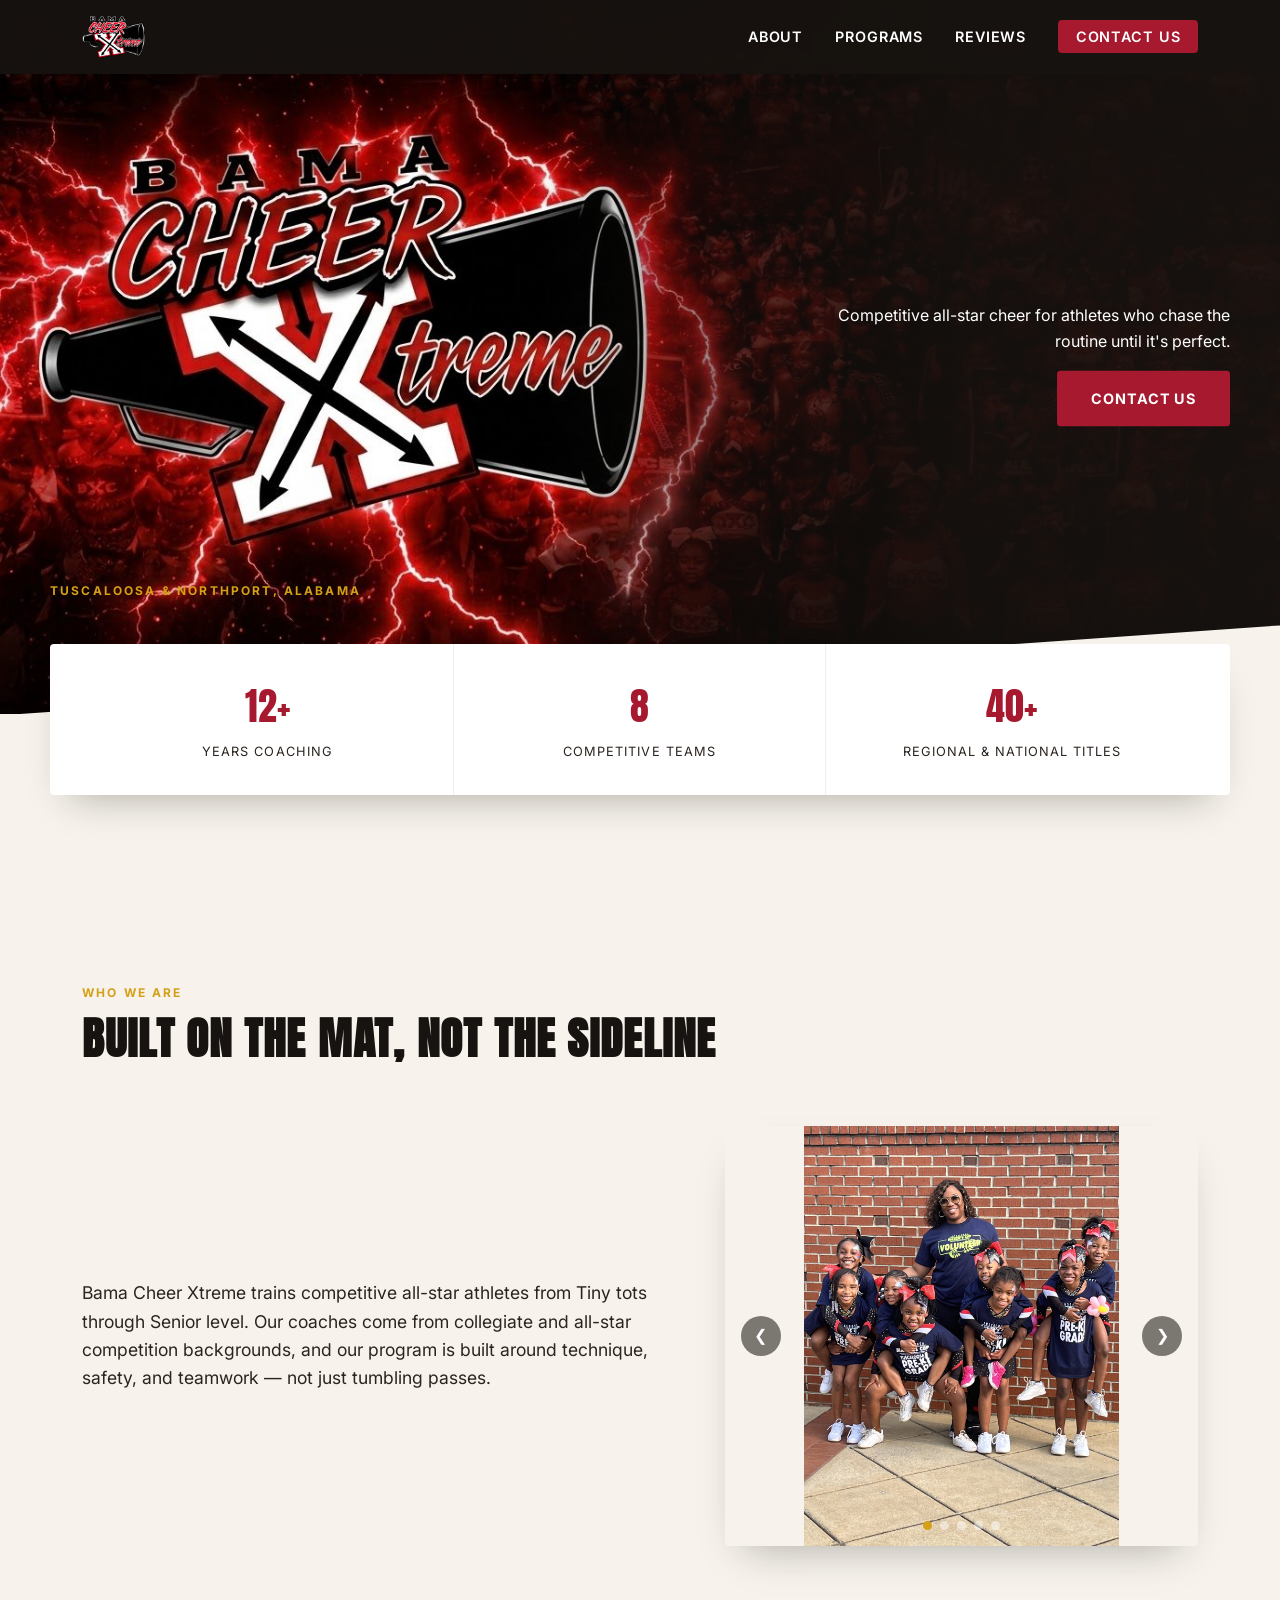
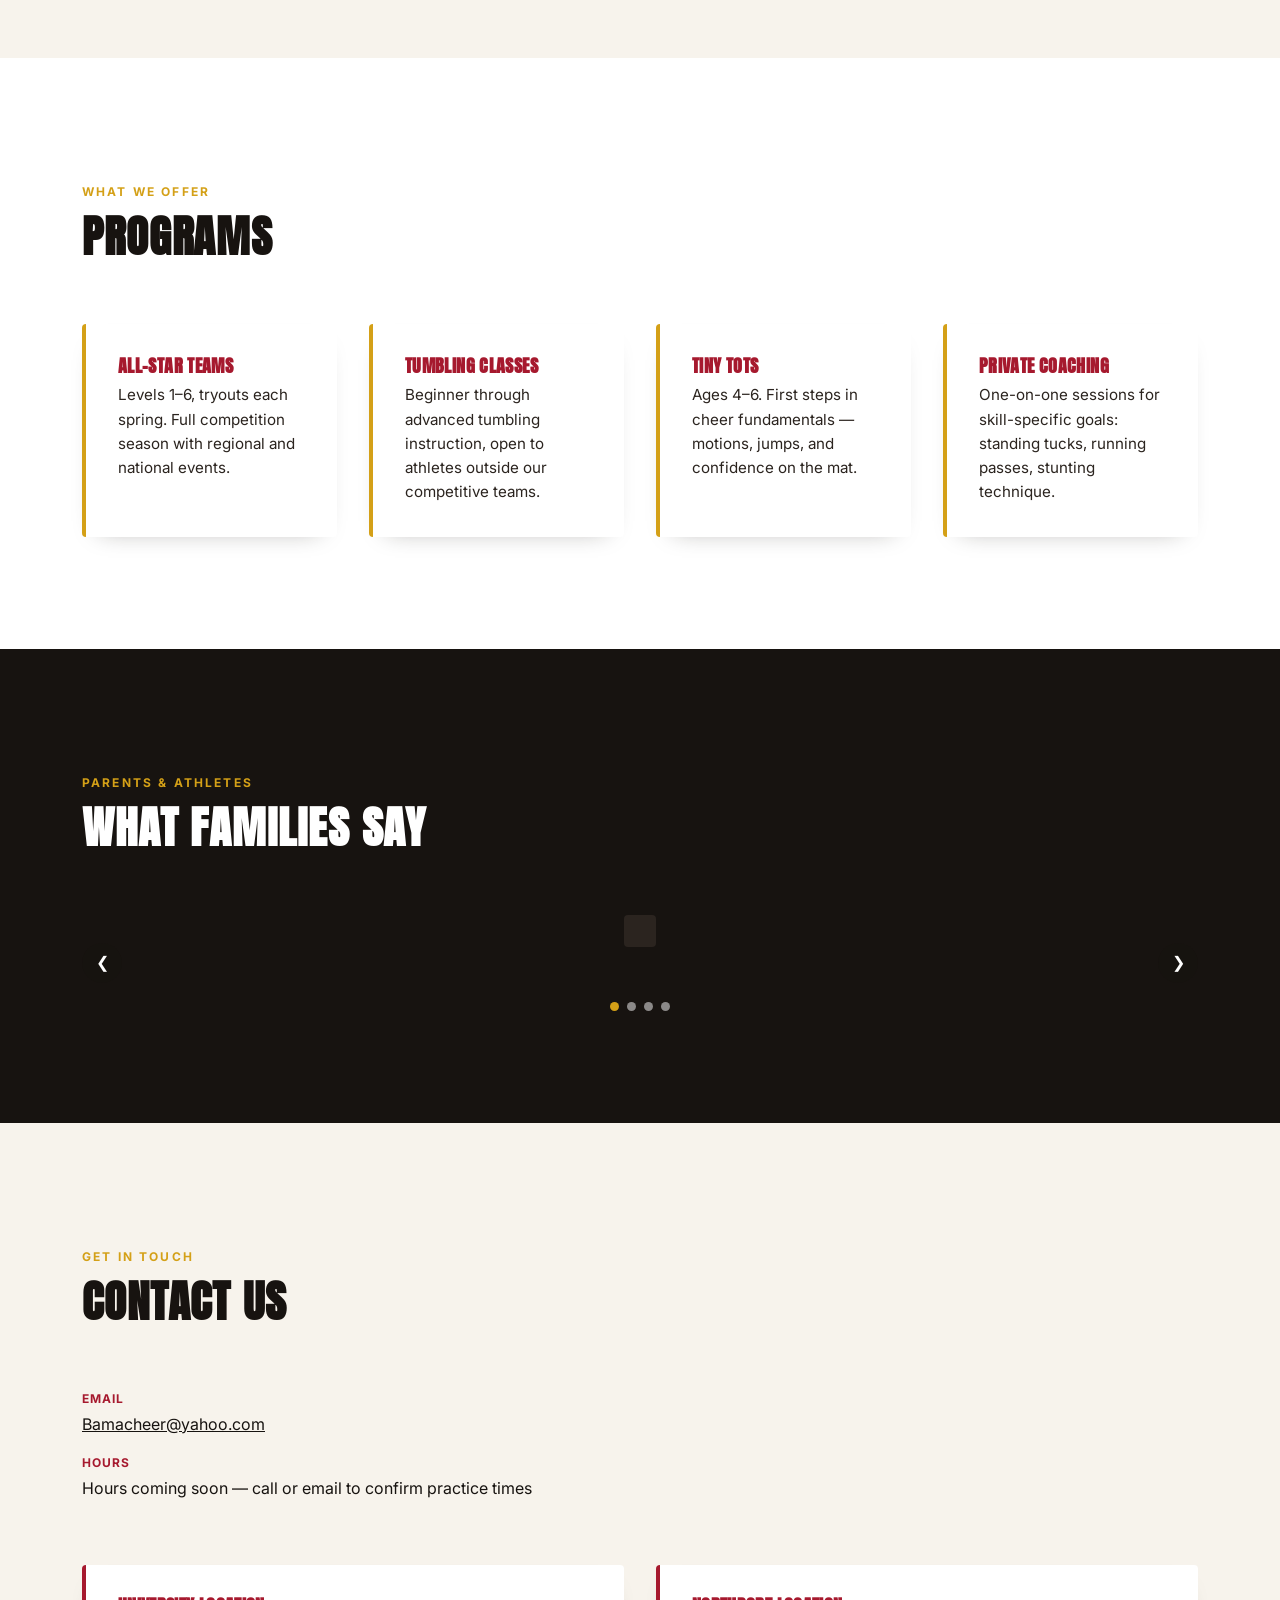
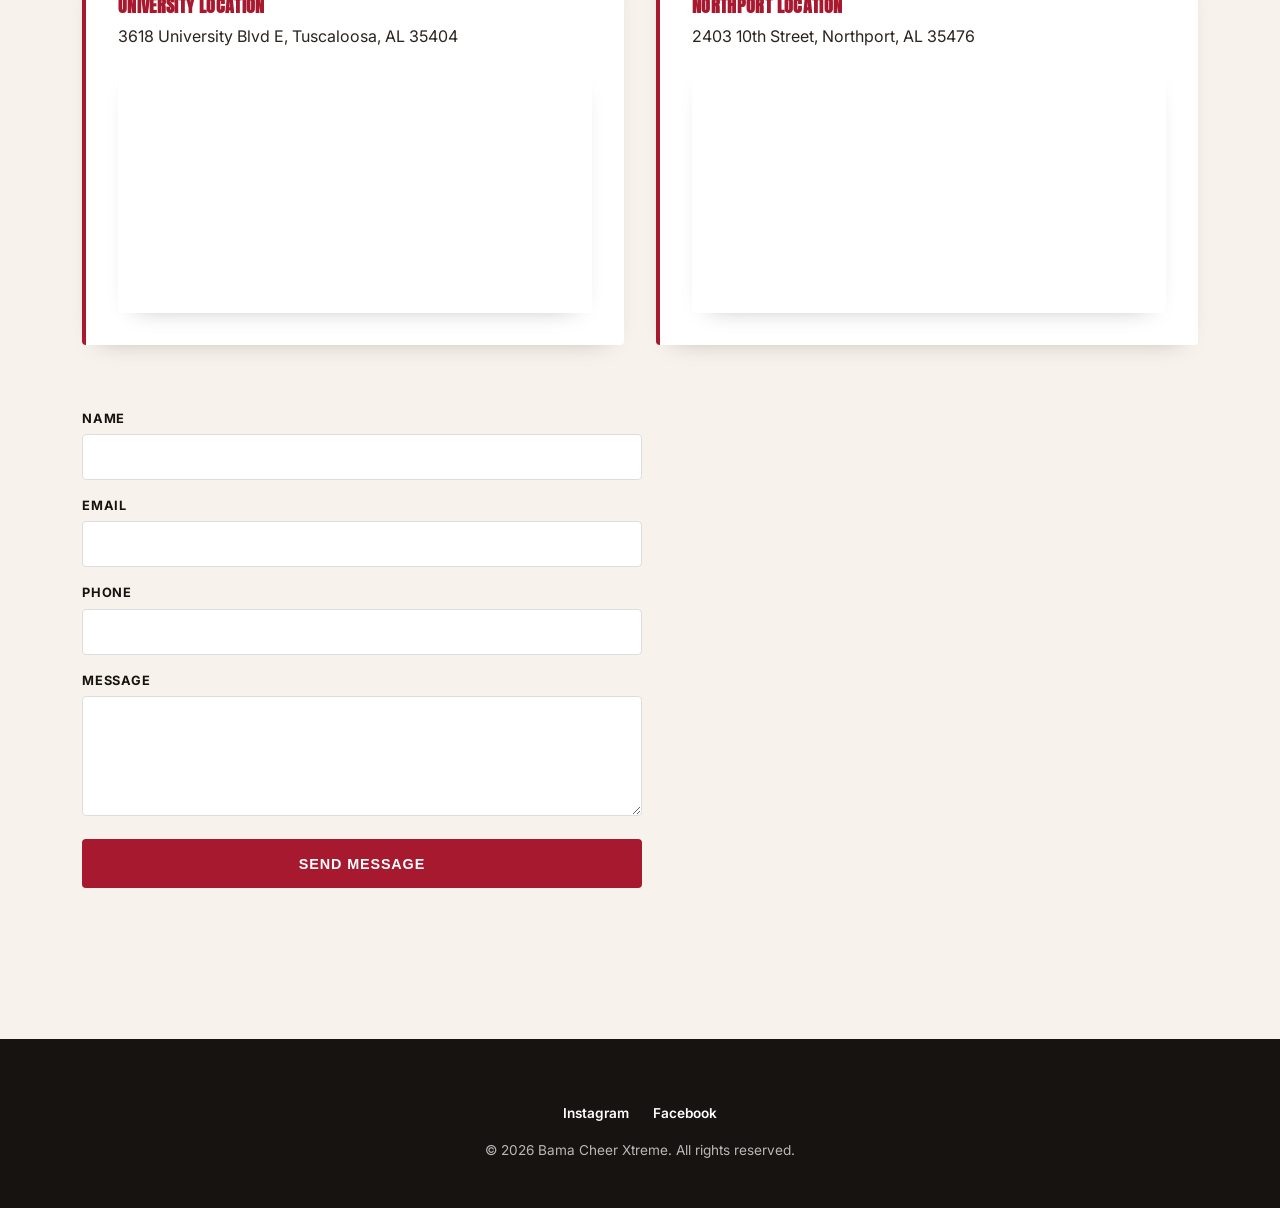
==== commit b4d0f590: "Rework hero to show the full banner image at its native aspect ratio - Hero now sizes by aspect-rati" ====
--- a/index.html
+++ b/index.html
@@ -33,16 +33,18 @@
   </div>
 </nav>
 
-<header class="hero" id="hero">
-  <h1 class="sr-only" data-field="hero.title">Bama Cheer Xtreme</h1>
-  <div class="container">
+<div class="hero-wrap">
+  <header class="hero" id="hero">
+    <h1 class="sr-only" data-field="hero.title">Bama Cheer Xtreme</h1>
+  </header>
+  <div class="container hero-inner">
+    <p class="eyebrow hero-eyebrow" data-field="hero.eyebrow">Tuscaloosa, Alabama</p>
     <div class="hero-content">
-      <p class="eyebrow" data-field="hero.eyebrow">Tuscaloosa, Alabama</p>
       <p data-field="hero.subtitle">Competitive all-star cheer for athletes who chase the routine until it's perfect.</p>
       <a href="#contact" class="btn btn-primary" data-field="hero.ctaText">Contact Us</a>
     </div>
   </div>
-</header>
+</div>
 
 <section class="stat-bar">
   <div class="container" id="statBar">
--- a/css/style.css
+++ b/css/style.css
@@ -150,14 +150,14 @@
 }
 
 /* ---------- Hero ---------- */
+.hero-wrap { position: relative; }
 .hero {
   position: relative;
-  min-height: 100vh;
-  display: flex;
-  align-items: center;
+  width: 100%;
+  /* Match the banner image's native aspect ratio so the whole image shows, uncropped */
+  aspect-ratio: 1376 / 768;
   background: linear-gradient(160deg, var(--charcoal) 0%, var(--charcoal-soft) 55%, var(--crimson-dark) 130%);
   overflow: hidden;
-  padding-top: 5rem;
 }
 .hero::after {
   /* signature diagonal cut at base of hero */
@@ -168,16 +168,40 @@
   background: var(--cream);
   clip-path: polygon(0 100%, 100% 0, 100% 100%);
 }
+.hero-inner {
+  /* Overlays the image on wider screens; on narrow screens (where the
+     full-aspect-ratio image gets too short for overlaid text) this
+     switches to normal flow below the image instead — see the
+     responsive section. */
+  position: absolute;
+  inset: 0;
+}
 .hero-content {
-  position: relative;
+  position: absolute;
+  top: 50%;
+  right: 0;
+  transform: translateY(-50%);
   z-index: 2;
   color: var(--white);
-  max-width: 480px;
-  margin: 0 0 0 auto;
+  max-width: min(420px, 55vw);
+  text-align: right;
+}
+.hero-eyebrow {
+  /* Left-aligned rather than right: on a short hero (narrow viewports,
+     since the banner keeps its native aspect ratio) this sits on the
+     opposite side from .hero-content so the two never collide even
+     when their vertical ranges overlap. */
+  position: absolute;
+  left: 0;
+  /* clear the stat bar's -70px overlap at the base of the hero (a
+     fixed pixel amount, so this matters more the shorter the hero gets) */
+  bottom: calc(70px + var(--space-md));
+  z-index: 2;
+  max-width: min(320px, 50vw);
+  text-align: left;
 }
 .hero p {
-  font-size: 1.15rem;
-  max-width: 520px;
+  font-size: clamp(0.85rem, 2.4vw, 1.15rem);
   color: rgba(255,255,255,0.85);
   margin-bottom: var(--space-md);
 }
@@ -271,7 +295,7 @@
 /* Photo carousel: letterbox instead of cropping, so no photo ever loses content */
 .carousel--photos .carousel-slide {
   height: 420px;
-  background: var(--charcoal);
+  background: var(--cream);
   display: flex;
   align-items: center;
   justify-content: center;
@@ -449,6 +473,22 @@
 @media (max-width: 800px) {
   .nav-links { display: none; }
   .nav-toggle { display: block; }
+  /* The full-width, uncropped image gets too short here to overlay
+     readable text, so the copy moves below the image instead. */
+  .hero::after { display: none; }
+  .hero-inner {
+    position: static;
+    background: var(--charcoal);
+    padding: var(--space-lg) var(--space-md) var(--space-xl);
+  }
+  .hero-content,
+  .hero-eyebrow {
+    position: static;
+    transform: none;
+    max-width: 100%;
+    text-align: left;
+  }
+  .hero-content { margin-top: var(--space-sm); }
   .nav-links.open {
     display: flex;
     flex-direction: column;
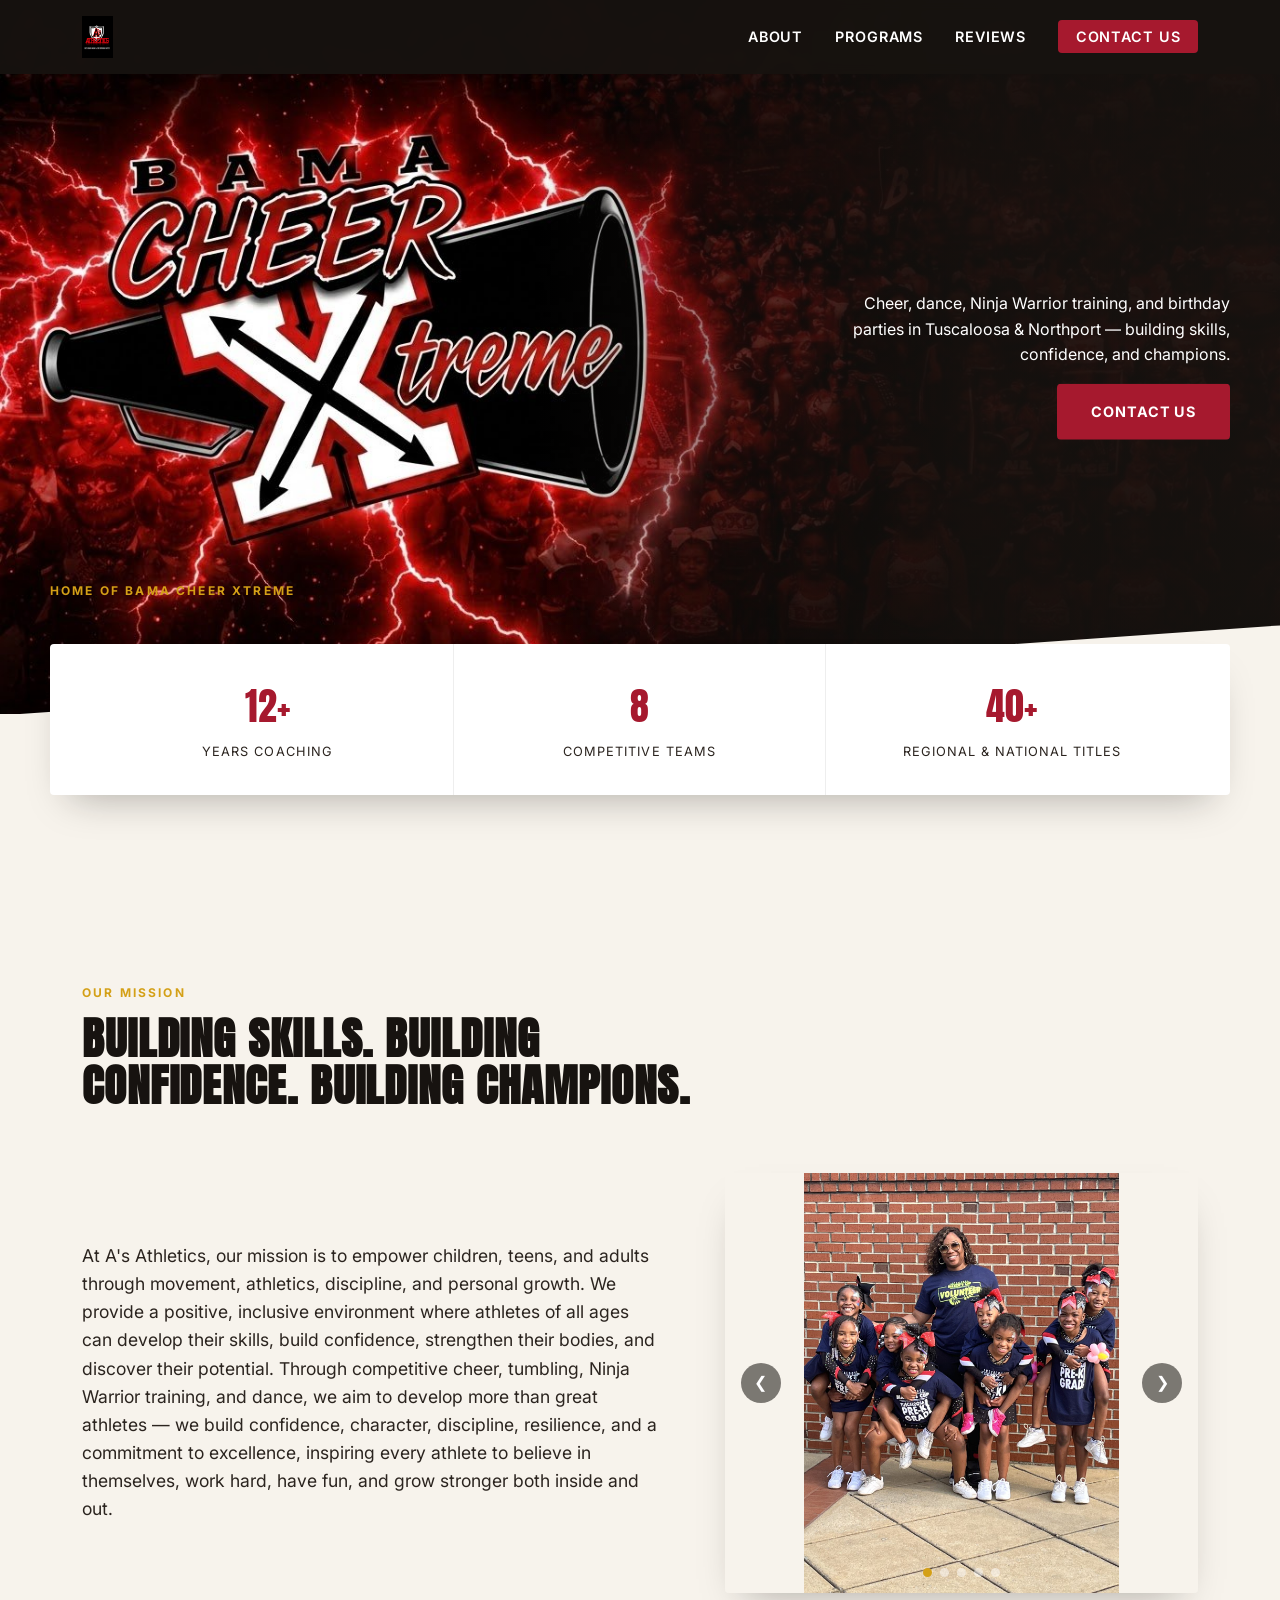
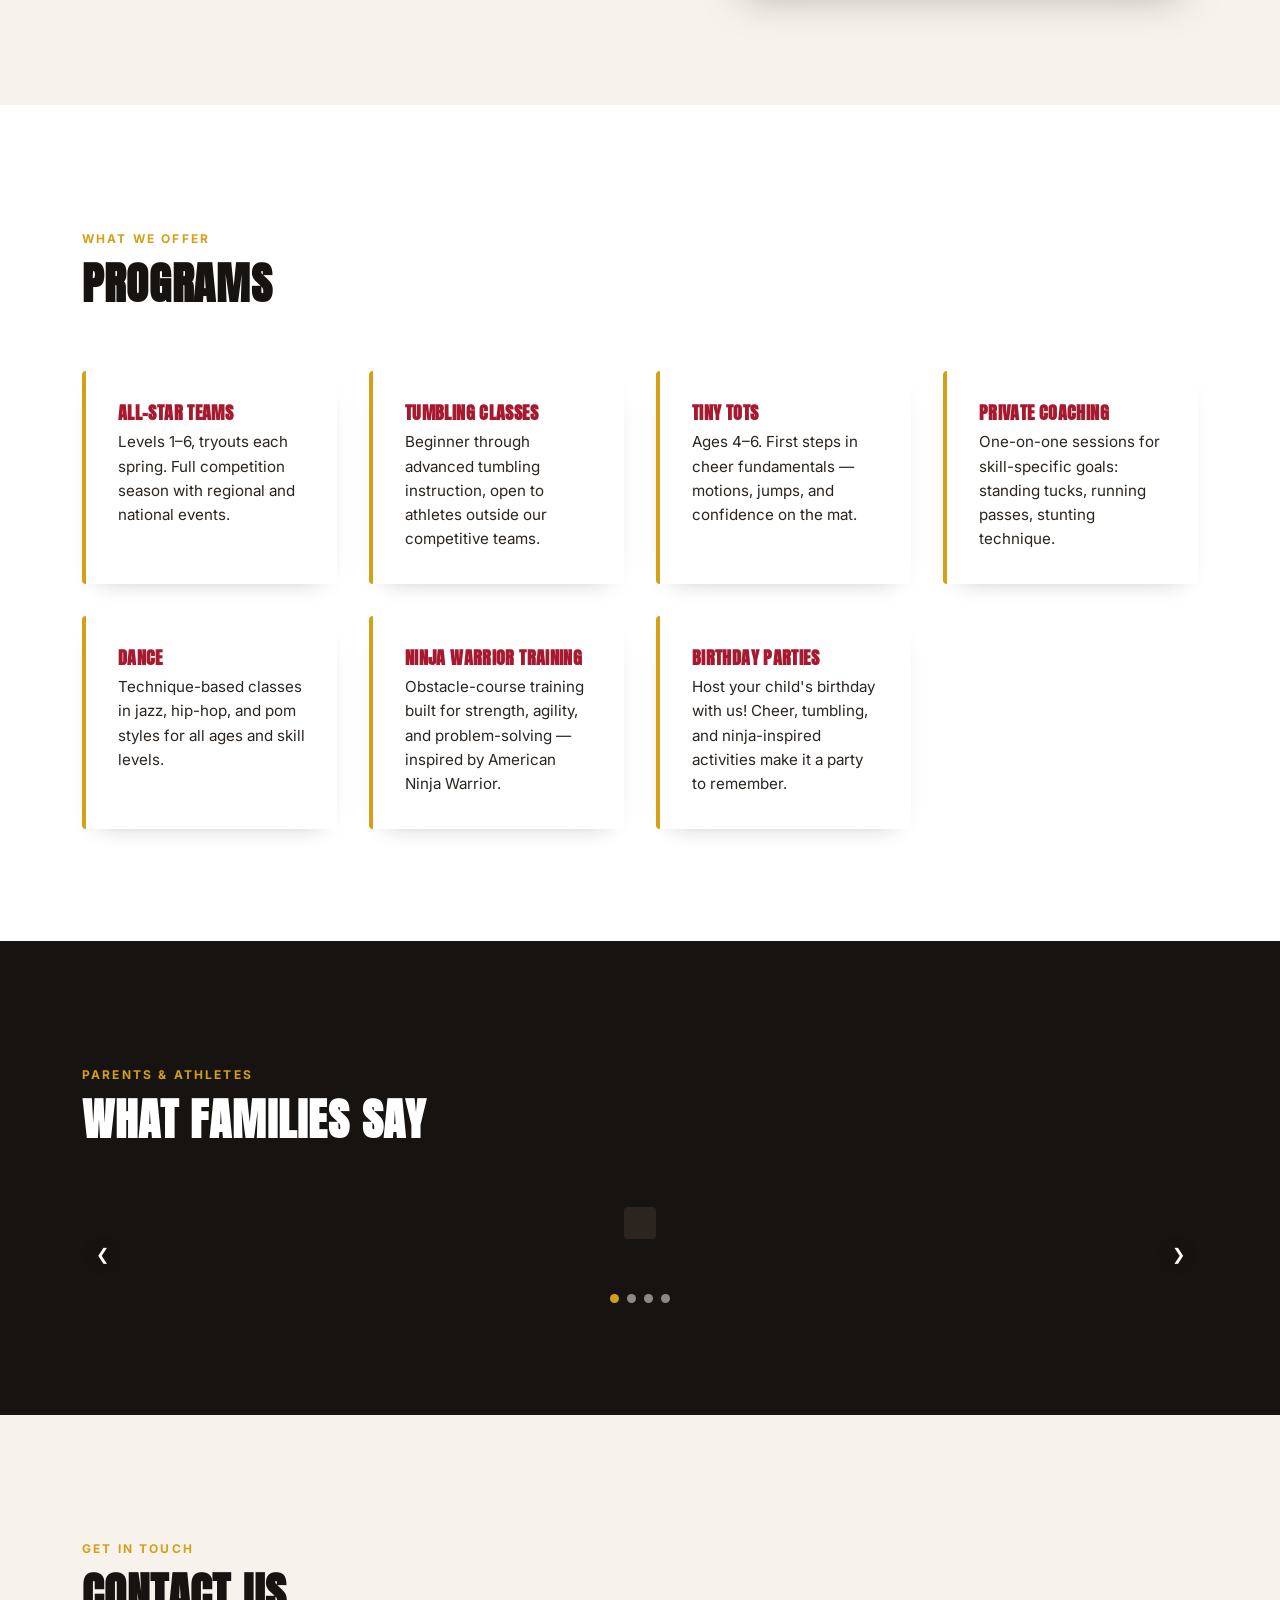
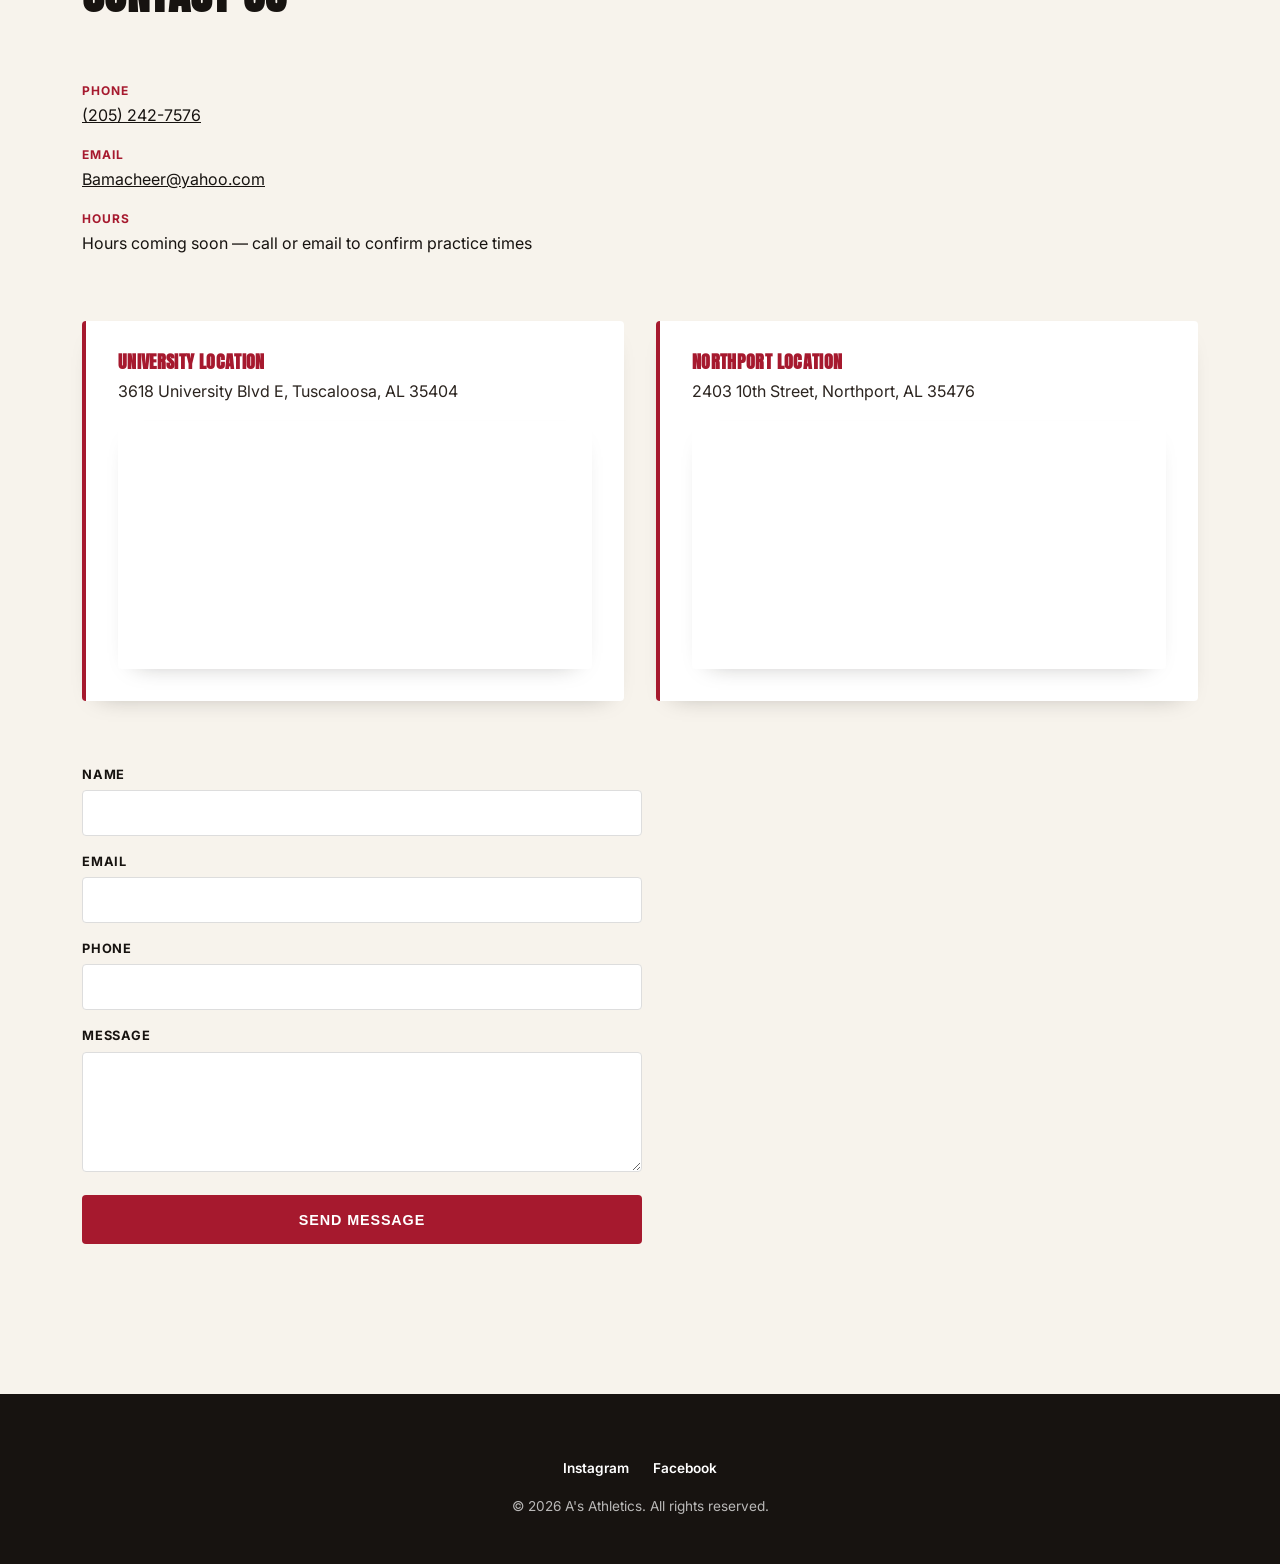
==== commit 05e64462: "Restructure branding: A's Athletics is now the site brand A's Athletics is the parent facility (chee" ====
--- a/index.html
+++ b/index.html
@@ -3,11 +3,11 @@
 <head>
 <meta charset="UTF-8">
 <meta name="viewport" content="width=device-width, initial-scale=1.0">
-<title>Bama Cheer Xtreme | Competitive All-Star Cheer</title>
-<meta name="description" content="Bama Cheer Xtreme is a competitive all-star cheerleading gym. Tumbling classes, tiny tots, and teams for every level. Contact us to get started.">
+<title>A's Athletics | Cheer, Dance, Ninja Warrior Training &amp; Birthday Parties</title>
+<meta name="description" content="A's Athletics is the home of Bama Cheer Xtreme, offering competitive cheer, dance, Ninja Warrior training, and birthday parties in Tuscaloosa &amp; Northport, Alabama.">
 <link rel="preconnect" href="https://fonts.googleapis.com">
 <link href="https://fonts.googleapis.com/css2?family=Anton&family=Inter:wght@400;600;700&display=swap" rel="stylesheet">
-<link rel="icon" type="image/png" href="images/logo.png">
+<link rel="icon" type="image/png" href="images/logo-as-athletics.png">
 <link rel="stylesheet" href="css/style.css">
 </head>
 <body>
@@ -22,7 +22,7 @@
 
 <nav class="nav">
   <div class="container">
-    <a href="#" class="nav-logo"><img src="images/logo.png" alt="Bama Cheer Xtreme" id="navLogoImg"></a>
+    <a href="#" class="nav-logo"><img src="images/logo-as-athletics.png" alt="A's Athletics" id="navLogoImg"></a>
     <button class="nav-toggle" id="navToggle" aria-label="Toggle menu" aria-expanded="false">&#9776;</button>
     <ul class="nav-links" id="navLinks">
       <li><a href="#about">About</a></li>
@@ -35,7 +35,7 @@
 
 <div class="hero-wrap">
   <header class="hero" id="hero">
-    <h1 class="sr-only" data-field="hero.title">Bama Cheer Xtreme</h1>
+    <h1 class="sr-only" data-field="hero.title">A's Athletics</h1>
   </header>
   <div class="container hero-inner">
     <p class="eyebrow hero-eyebrow" data-field="hero.eyebrow">Tuscaloosa, Alabama</p>
@@ -55,12 +55,12 @@
 <section class="section" id="about">
   <div class="container">
     <div class="section-heading">
-      <p class="eyebrow">Who we are</p>
-      <h2 data-field="about.heading">Built on the mat, not the sideline</h2>
+      <p class="eyebrow">Our mission</p>
+      <h2 data-field="about.heading">Building Skills. Building Confidence. Building Champions.</h2>
     </div>
     <div class="about-grid">
       <p class="about-body" data-field="about.body">
-        Bama Cheer Xtreme trains competitive all-star athletes from Tiny Tots through Senior level.
+        A's Athletics is the home of Bama Cheer Xtreme, empowering athletes through cheer, dance, and Ninja Warrior training.
       </p>
       <div class="carousel carousel--photos" id="aboutCarousel" hidden>
         <div class="carousel-track" id="aboutCarouselTrack"></div>
@@ -141,7 +141,7 @@
     <div class="social" id="socialLinks">
       <!-- social links injected by JS -->
     </div>
-    <p>&copy; <span id="year"></span> Bama Cheer Xtreme. All rights reserved.</p>
+    <p>&copy; <span id="year"></span> A's Athletics. All rights reserved.</p>
   </div>
 </footer>
 
--- a/css/style.css
+++ b/css/style.css
@@ -1,8 +1,7 @@
 /* ==========================================================================
-   Bama Cheer Xtreme — Design Tokens
+   A's Athletics — Design Tokens
    Palette: Crimson #A6192E, Charcoal #171310, Gold #D4A017, Cream #F7F3EC
    Display: 'Anton' (condensed, athletic) / Body: 'Inter'
-   Signature: diagonal "motion stripe" dividers between sections
    ========================================================================== */
 
 :root {
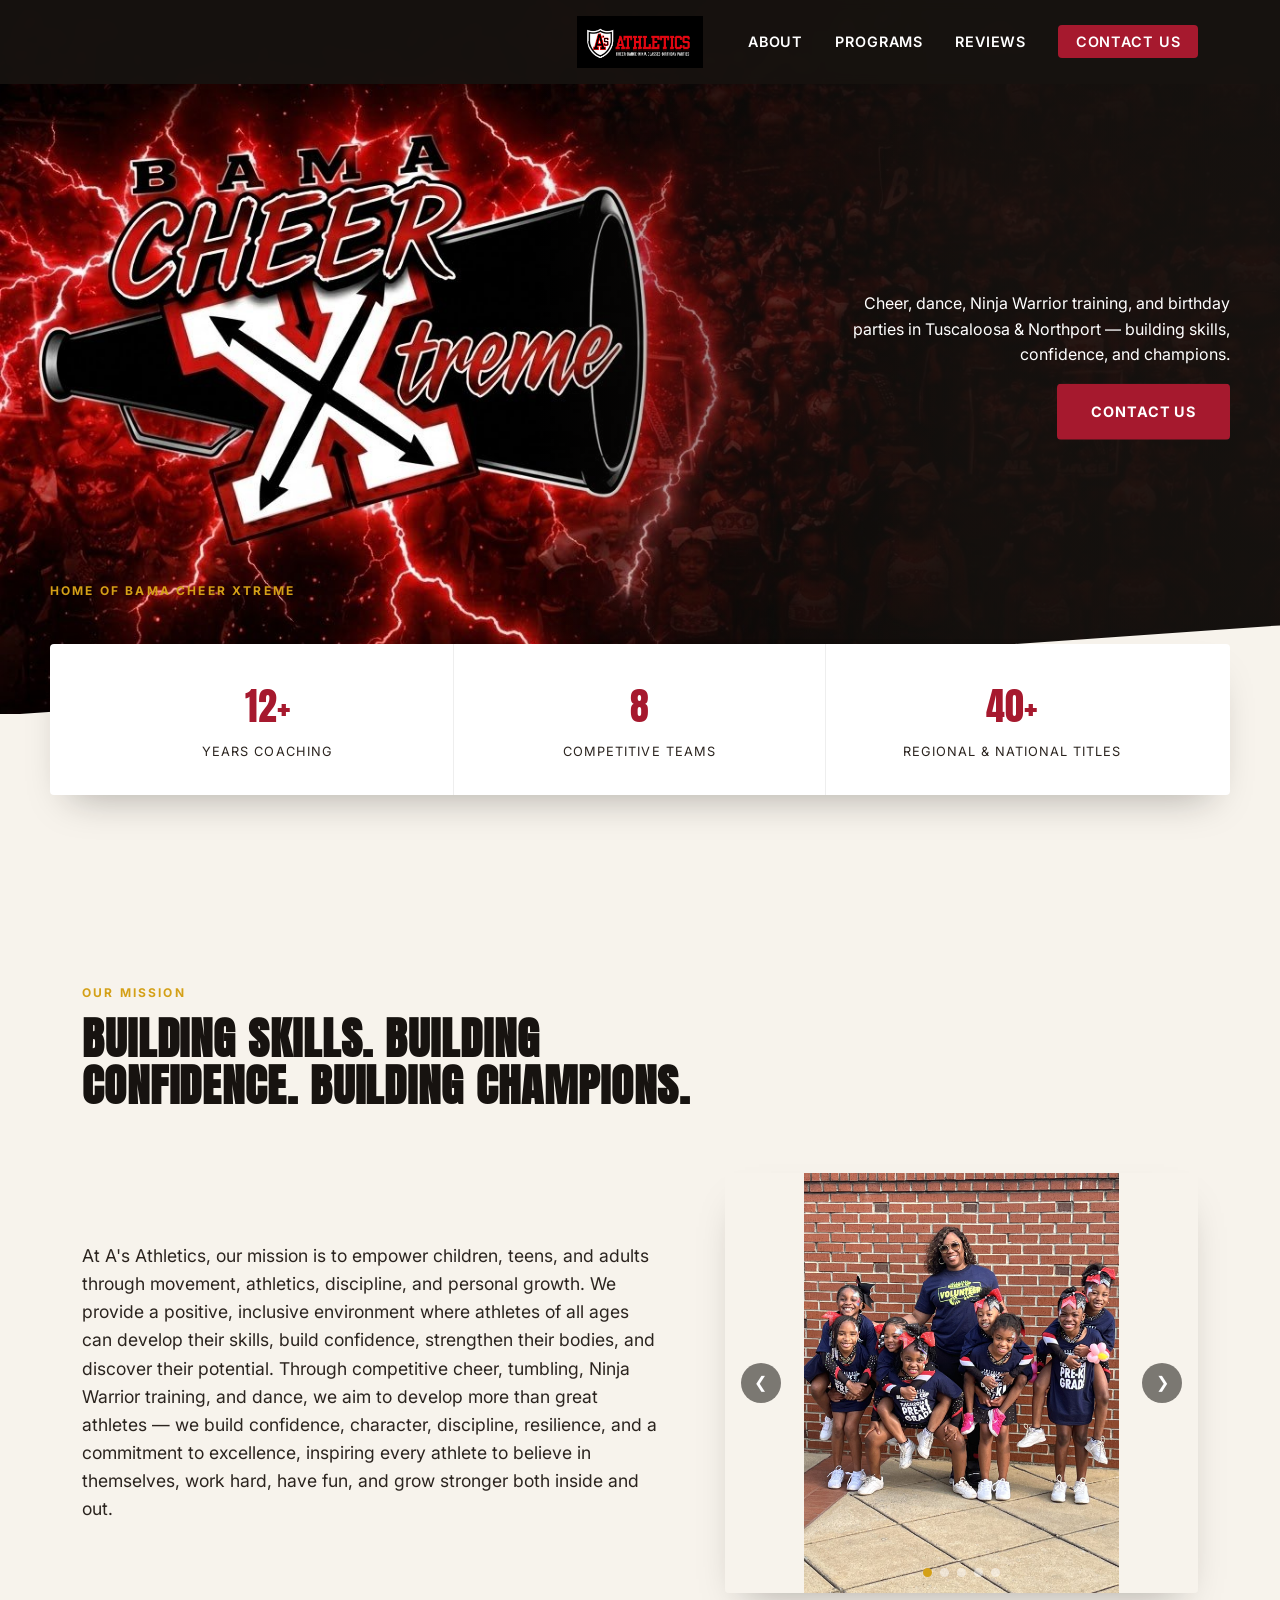
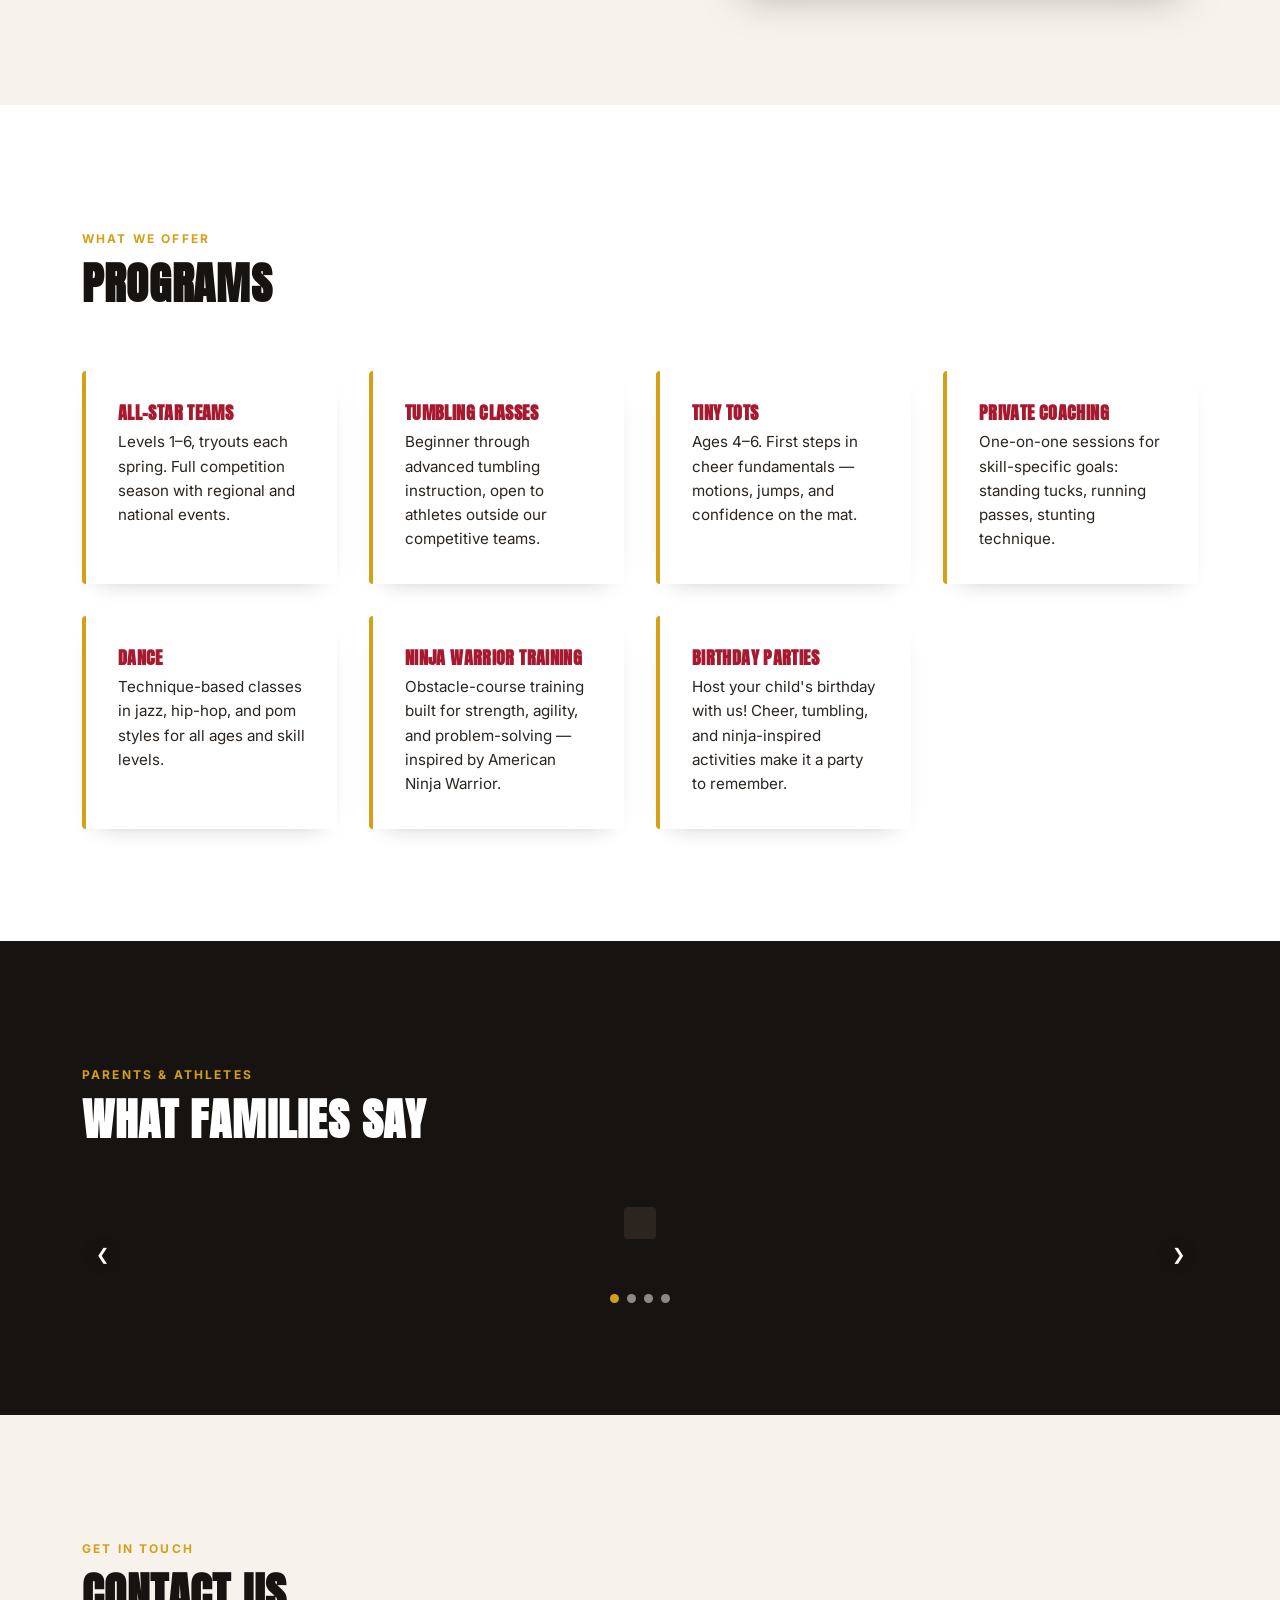
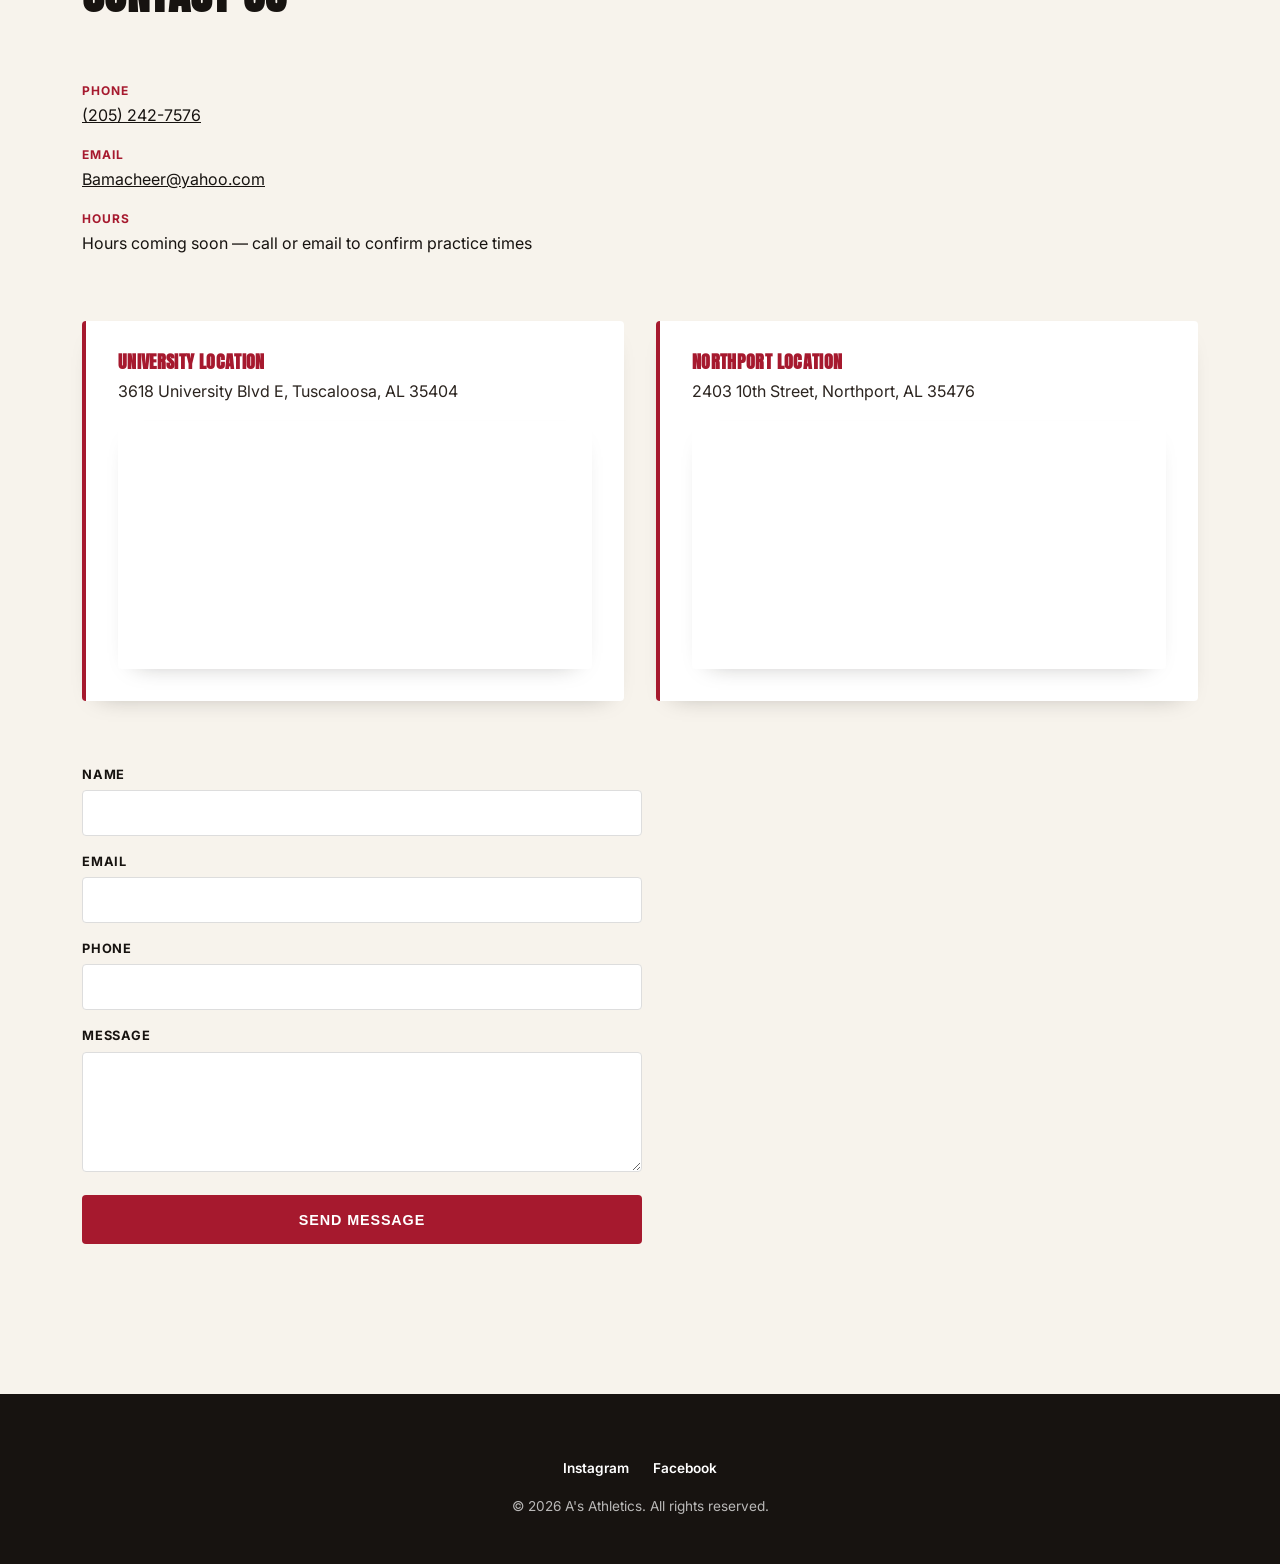
==== commit 2c27c610: "Center the horizontal A's Athletics logo in the nav header Swaps the nav logo for the wide horizonta" ====
--- a/index.html
+++ b/index.html
@@ -22,7 +22,7 @@
 
 <nav class="nav">
   <div class="container">
-    <a href="#" class="nav-logo"><img src="images/logo-as-athletics.png" alt="A's Athletics" id="navLogoImg"></a>
+    <a href="#" class="nav-logo"><img src="images/logo-horizontal.png" alt="A's Athletics" id="navLogoImg"></a>
     <button class="nav-toggle" id="navToggle" aria-label="Toggle menu" aria-expanded="false">&#9776;</button>
     <ul class="nav-links" id="navLinks">
       <li><a href="#about">About</a></li>
--- a/css/style.css
+++ b/css/style.css
@@ -97,23 +97,27 @@
   backdrop-filter: blur(6px);
 }
 .nav .container {
-  display: flex;
+  display: grid;
+  grid-template-columns: 1fr auto 1fr;
   align-items: center;
-  justify-content: space-between;
   padding-top: var(--space-sm);
   padding-bottom: var(--space-sm);
 }
 .nav-logo {
+  grid-column: 2;
+  justify-self: center;
   display: flex;
   align-items: center;
   text-decoration: none;
 }
 .nav-logo img {
-  height: 42px;
+  height: 52px;
   width: auto;
   display: block;
 }
 .nav-links {
+  grid-column: 3;
+  justify-self: end;
   display: flex;
   gap: var(--space-md);
   list-style: none;
@@ -140,6 +144,8 @@
 .nav-cta:hover { background: var(--crimson-dark); }
 
 .nav-toggle {
+  grid-column: 3;
+  justify-self: end;
   display: none;
   background: none;
   border: none;
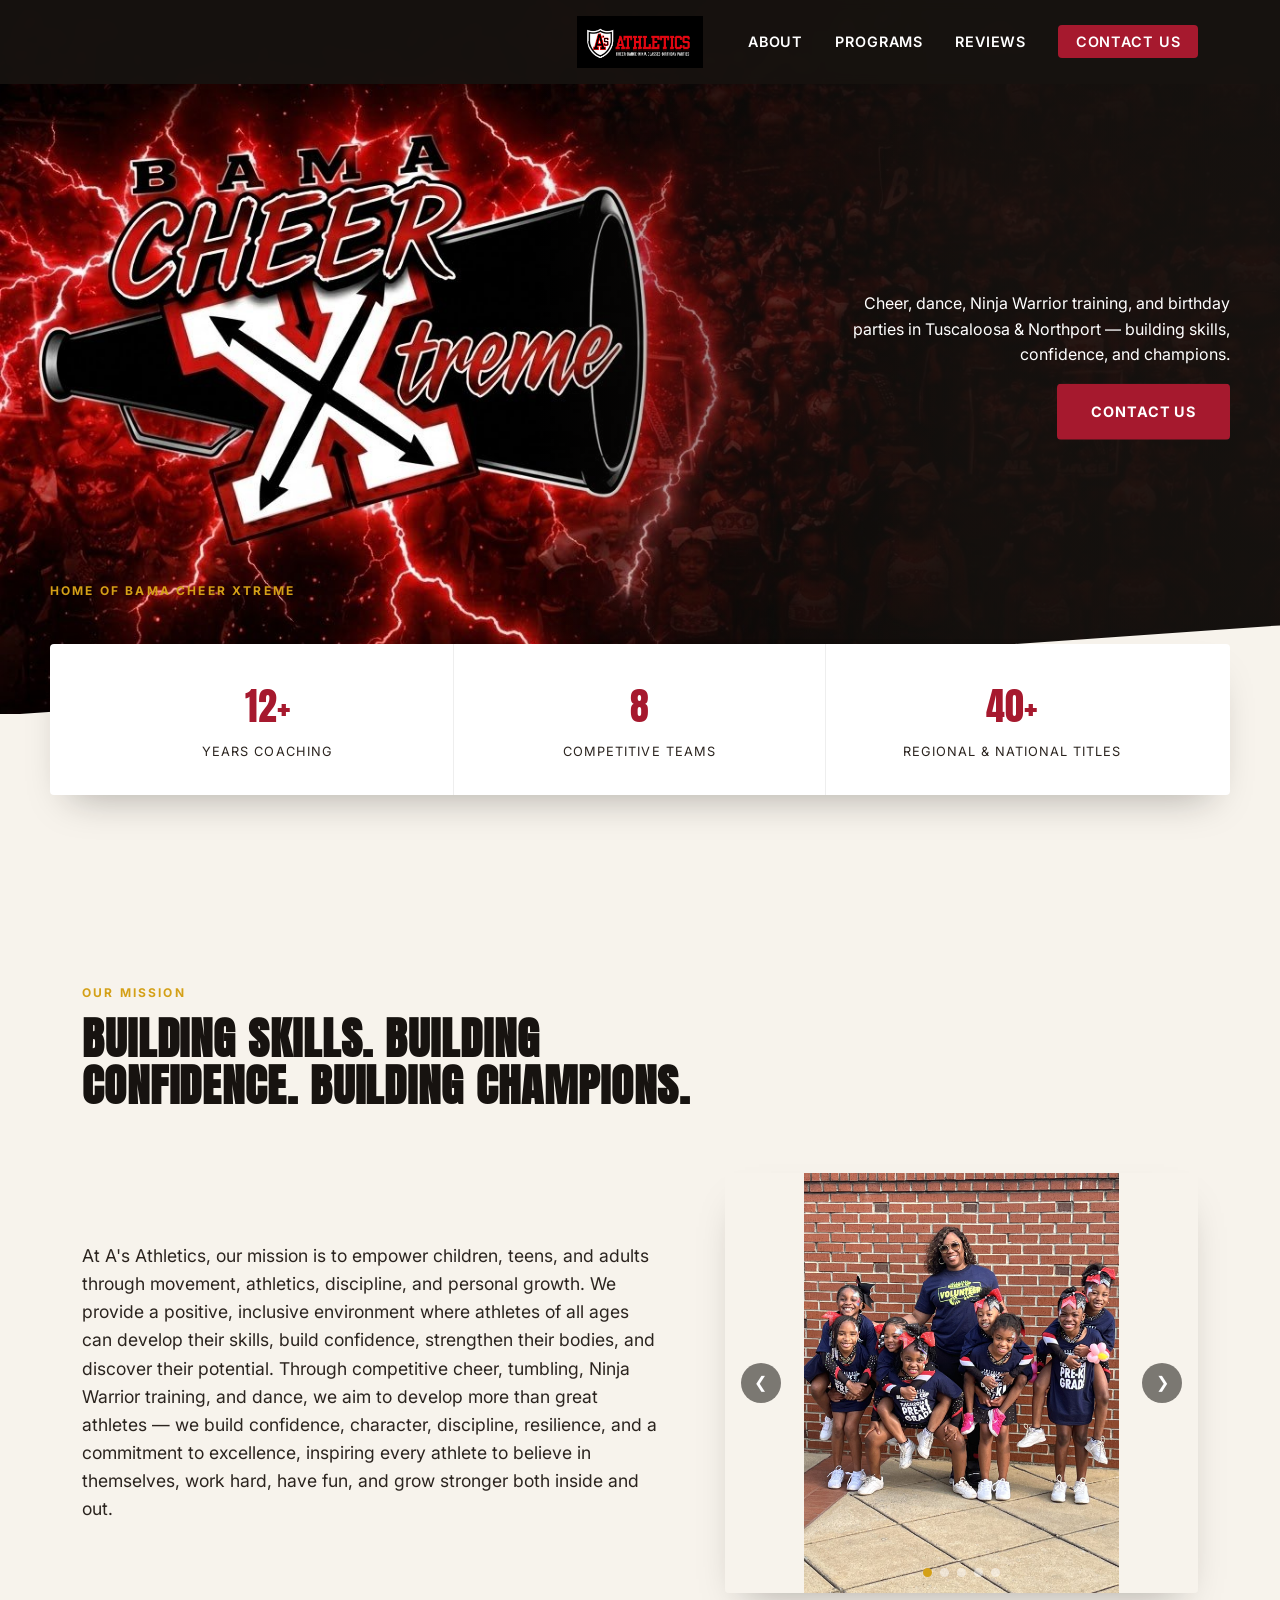
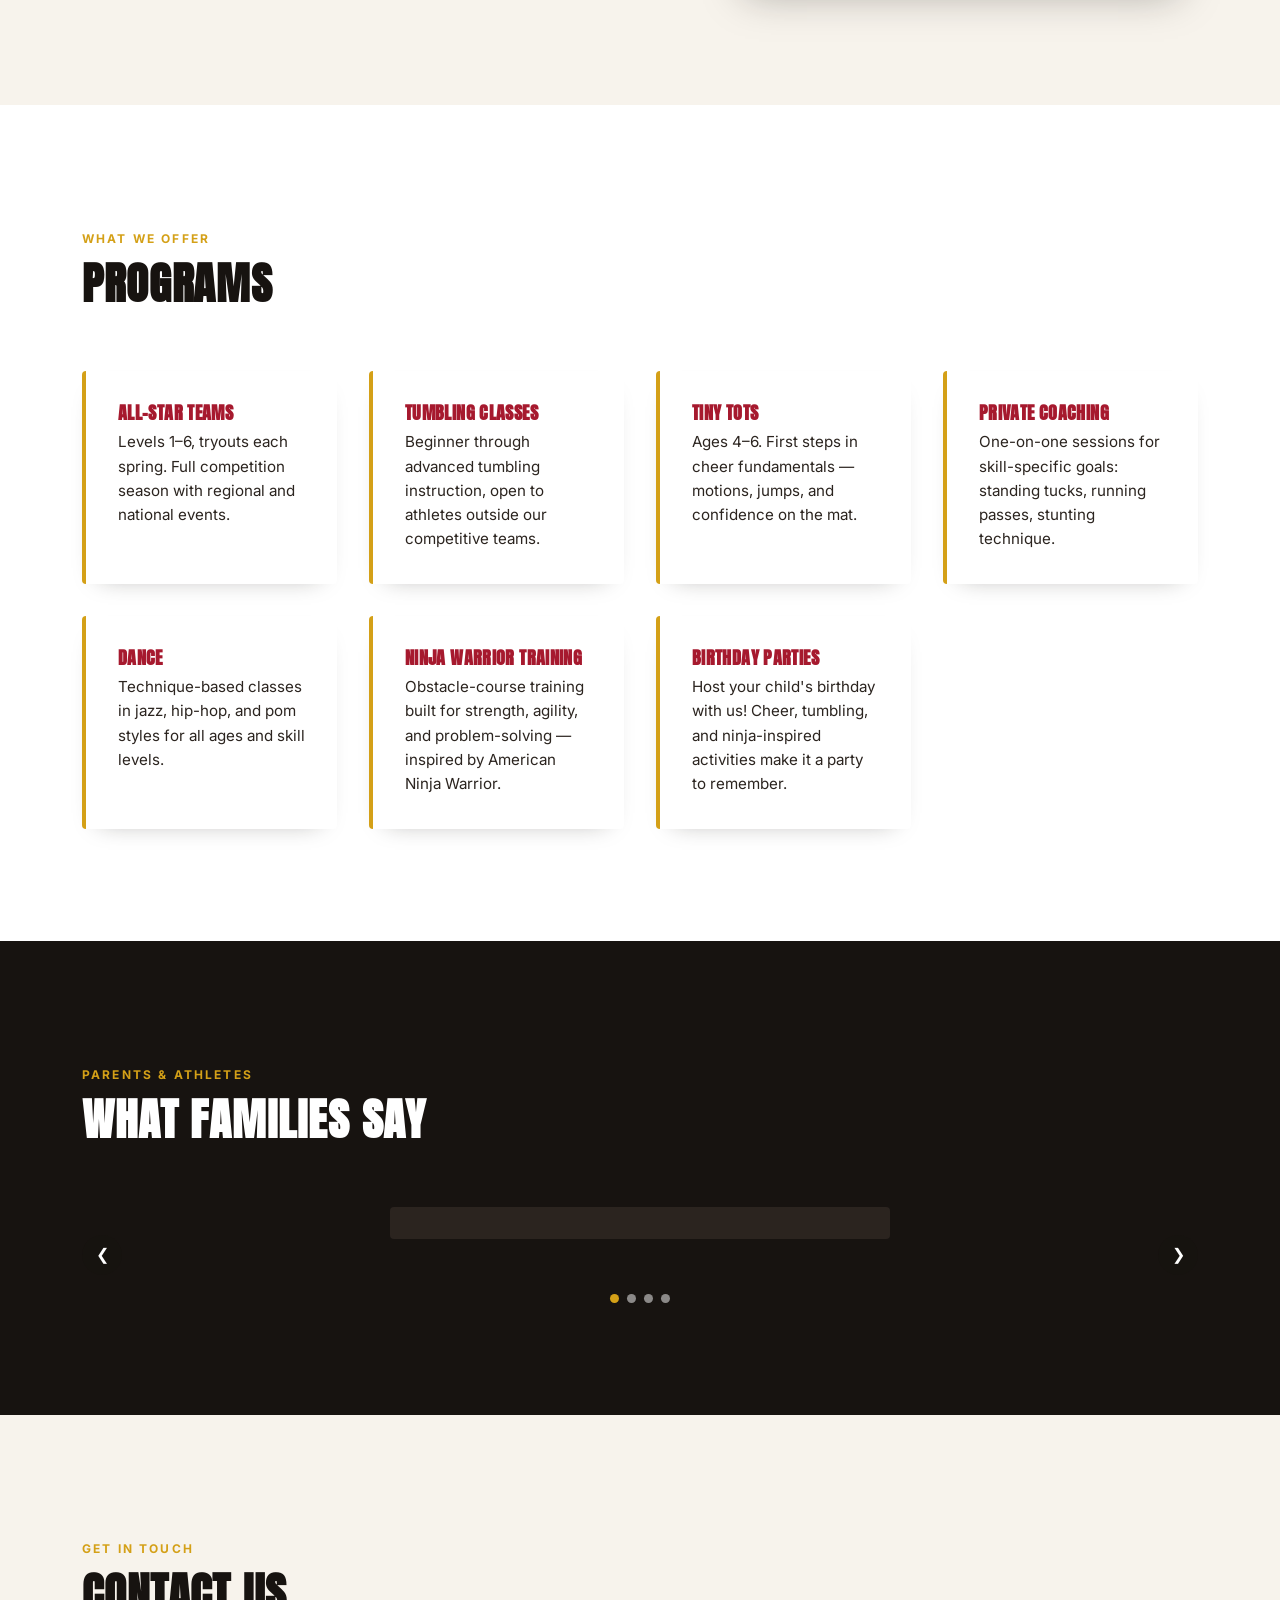
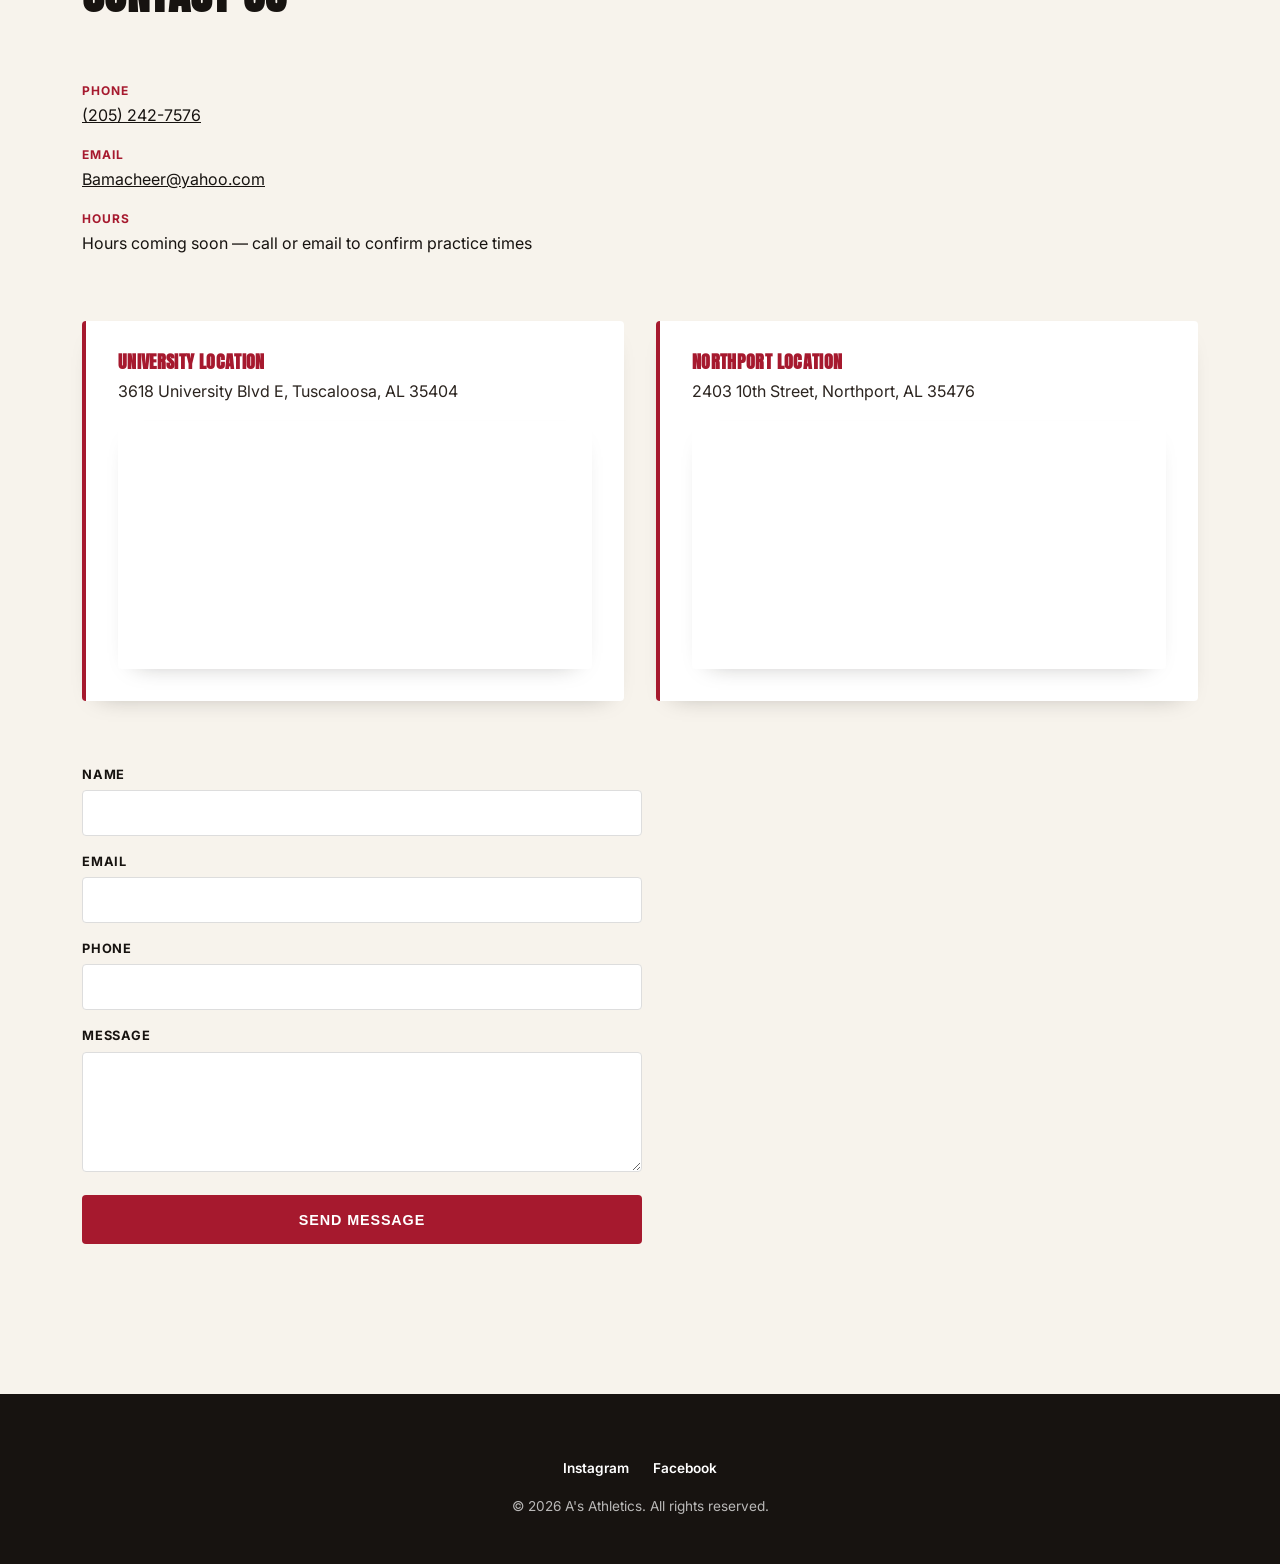
==== commit b384cd3e: "Fix Facebook testimonial embeds per official plugin docs - Drop the fixed data-width (was 340px, act" ====
--- a/index.html
+++ b/index.html
@@ -15,7 +15,7 @@
 <div id="fb-root"></div>
 <script>
   window.fbAsyncInit = function () {
-    FB.init({ xfbml: true, version: "v20.0" });
+    FB.init({ xfbml: true, version: "v25.0" });
   };
 </script>
 <script async defer crossorigin="anonymous" src="https://connect.facebook.net/en_US/sdk.js"></script>
--- a/css/style.css
+++ b/css/style.css
@@ -385,8 +385,13 @@
   background: var(--charcoal-soft);
   padding: var(--space-sm);
   border-radius: var(--radius);
-  max-width: 100%;
+  width: 100%;
+  max-width: 500px;
   overflow: hidden;
+}
+.testimonial-card .fb-post,
+.testimonial-card .fb-video {
+  width: 100% !important;
 }
 .carousel--testimonials .carousel-arrow--prev { left: 0; }
 .carousel--testimonials .carousel-arrow--next { right: 0; }
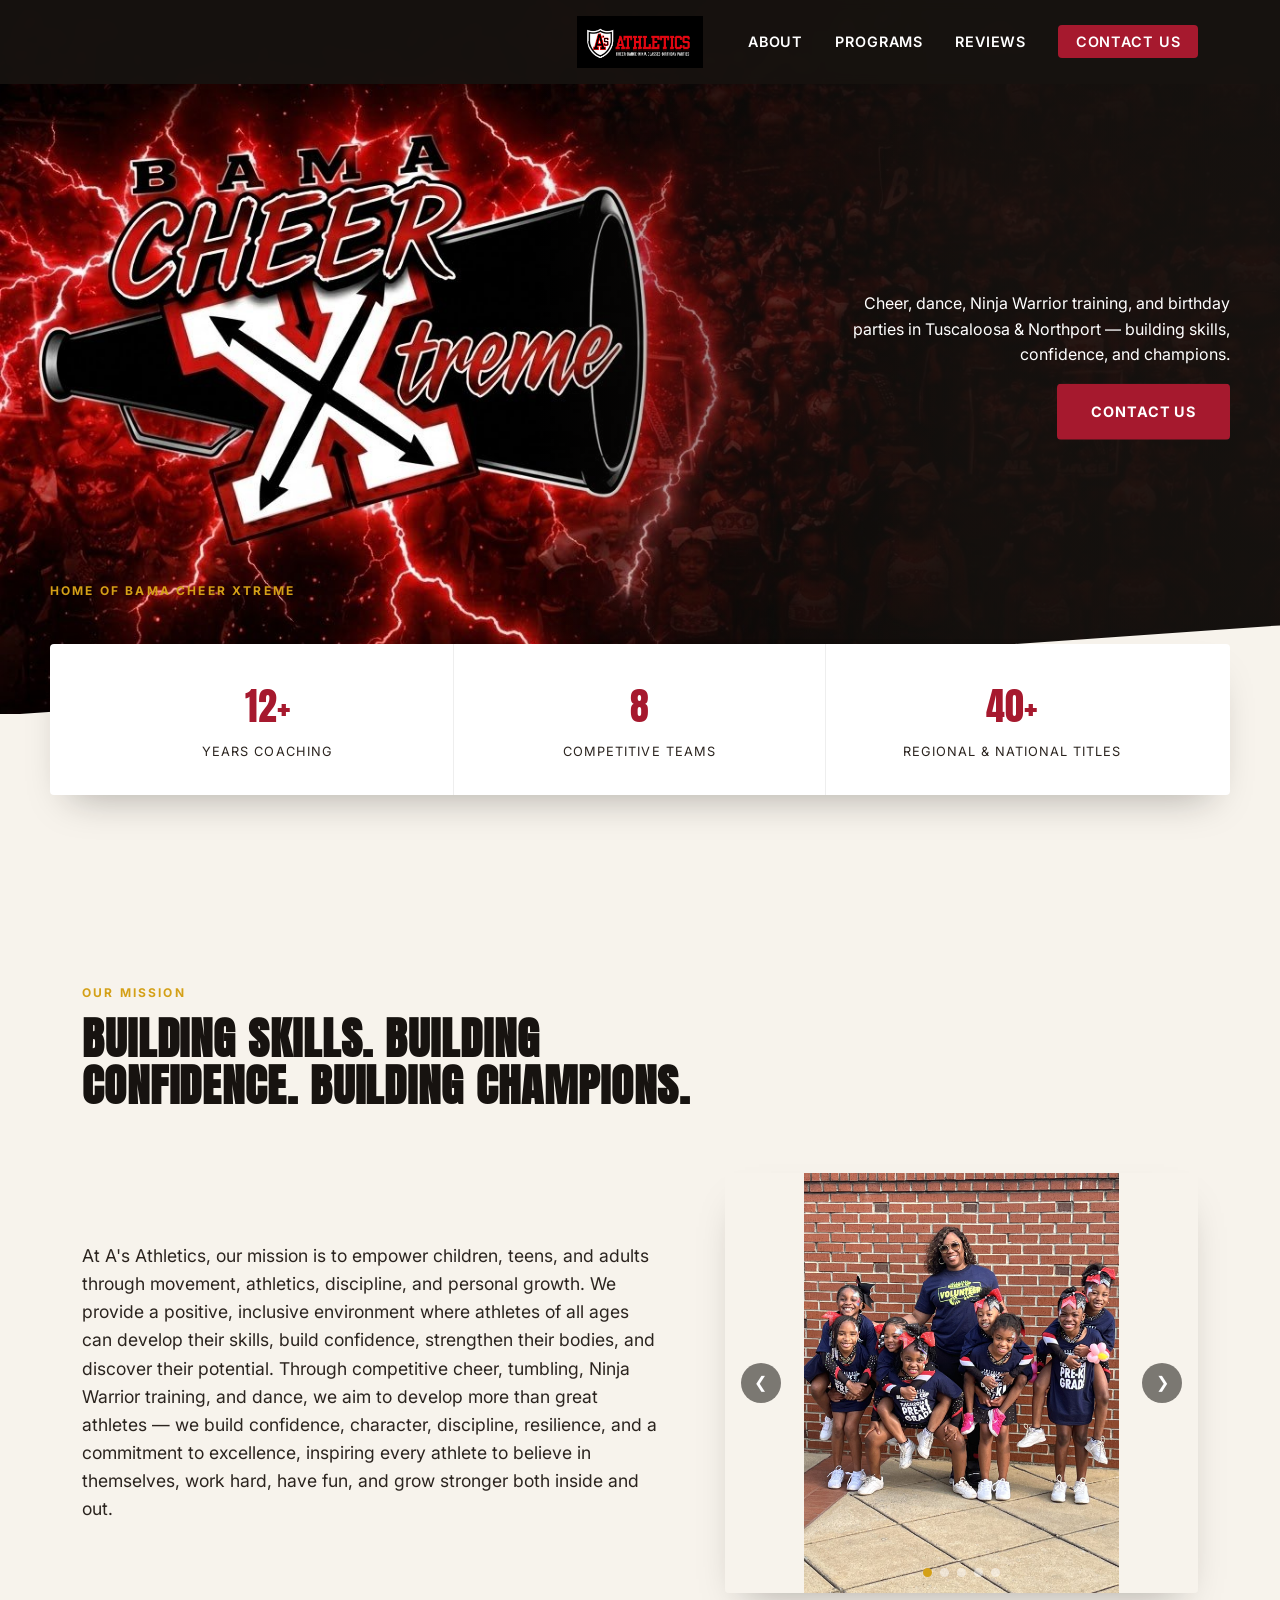
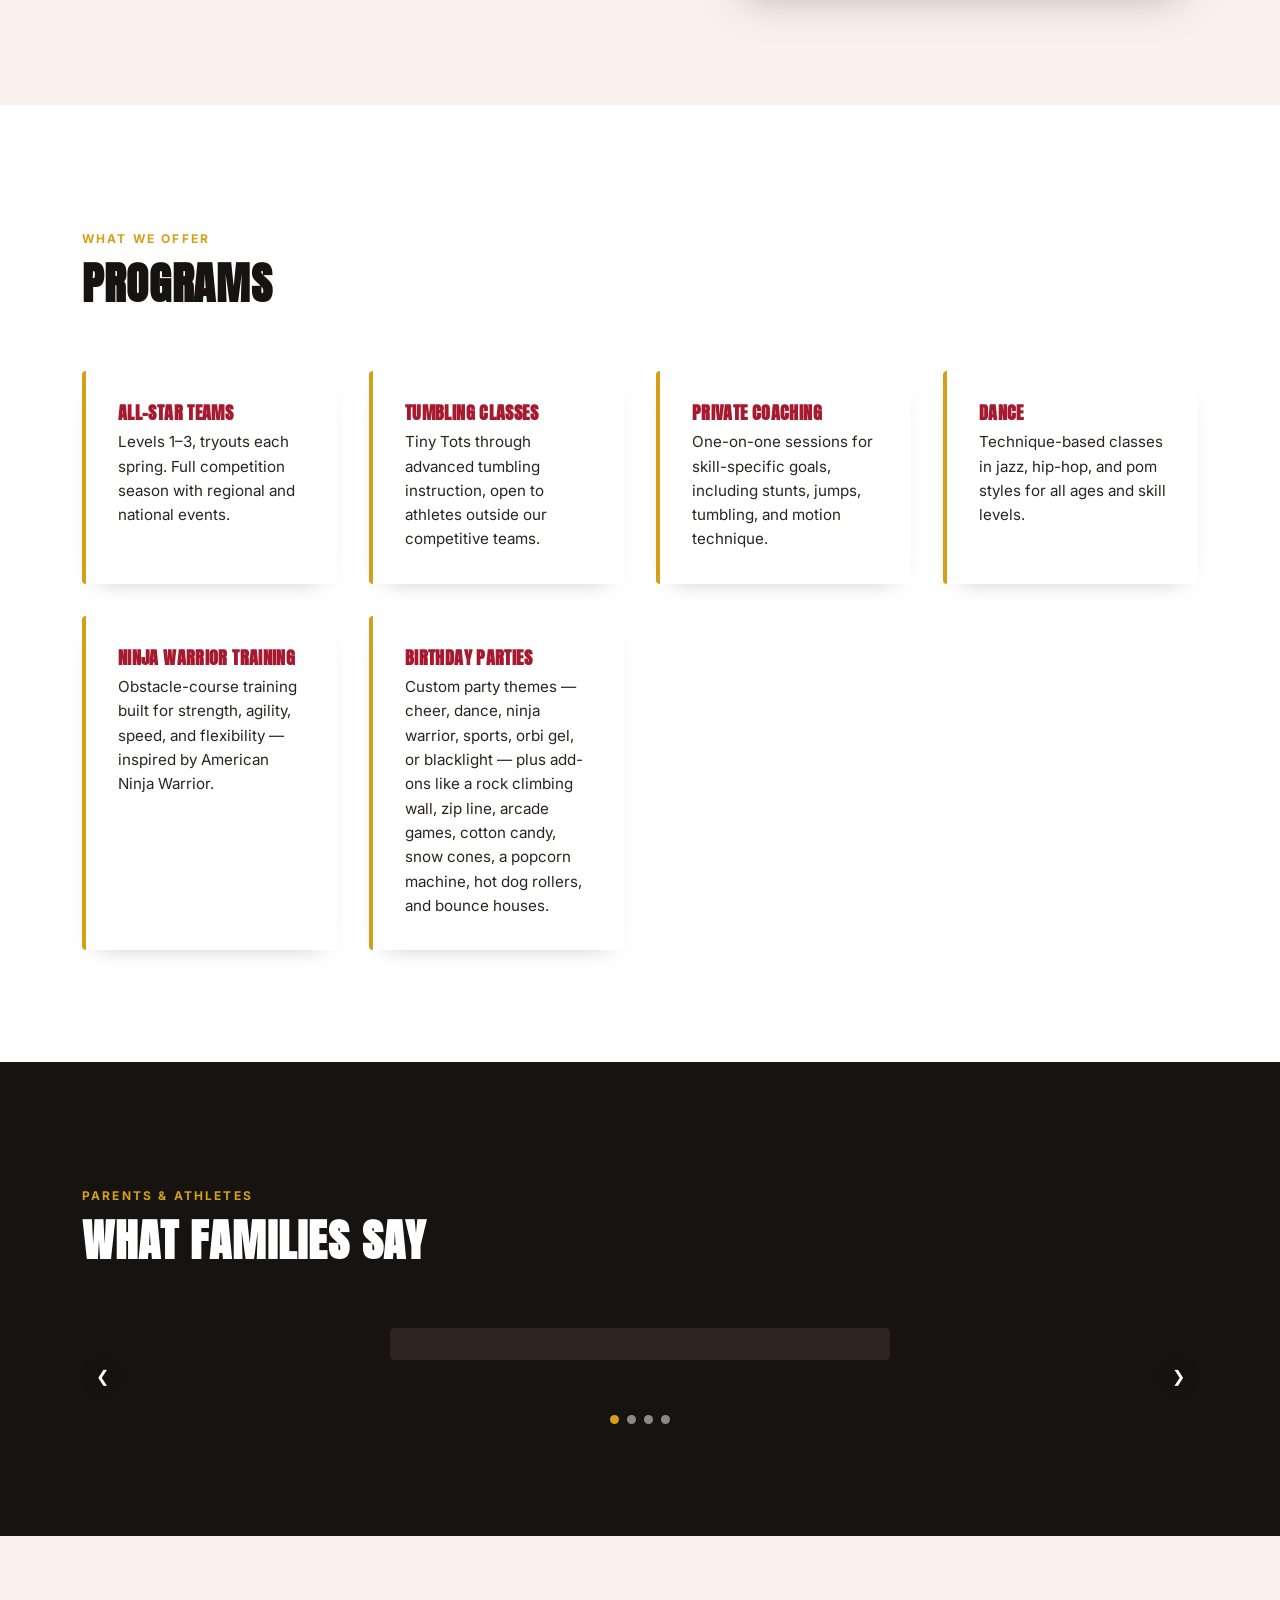
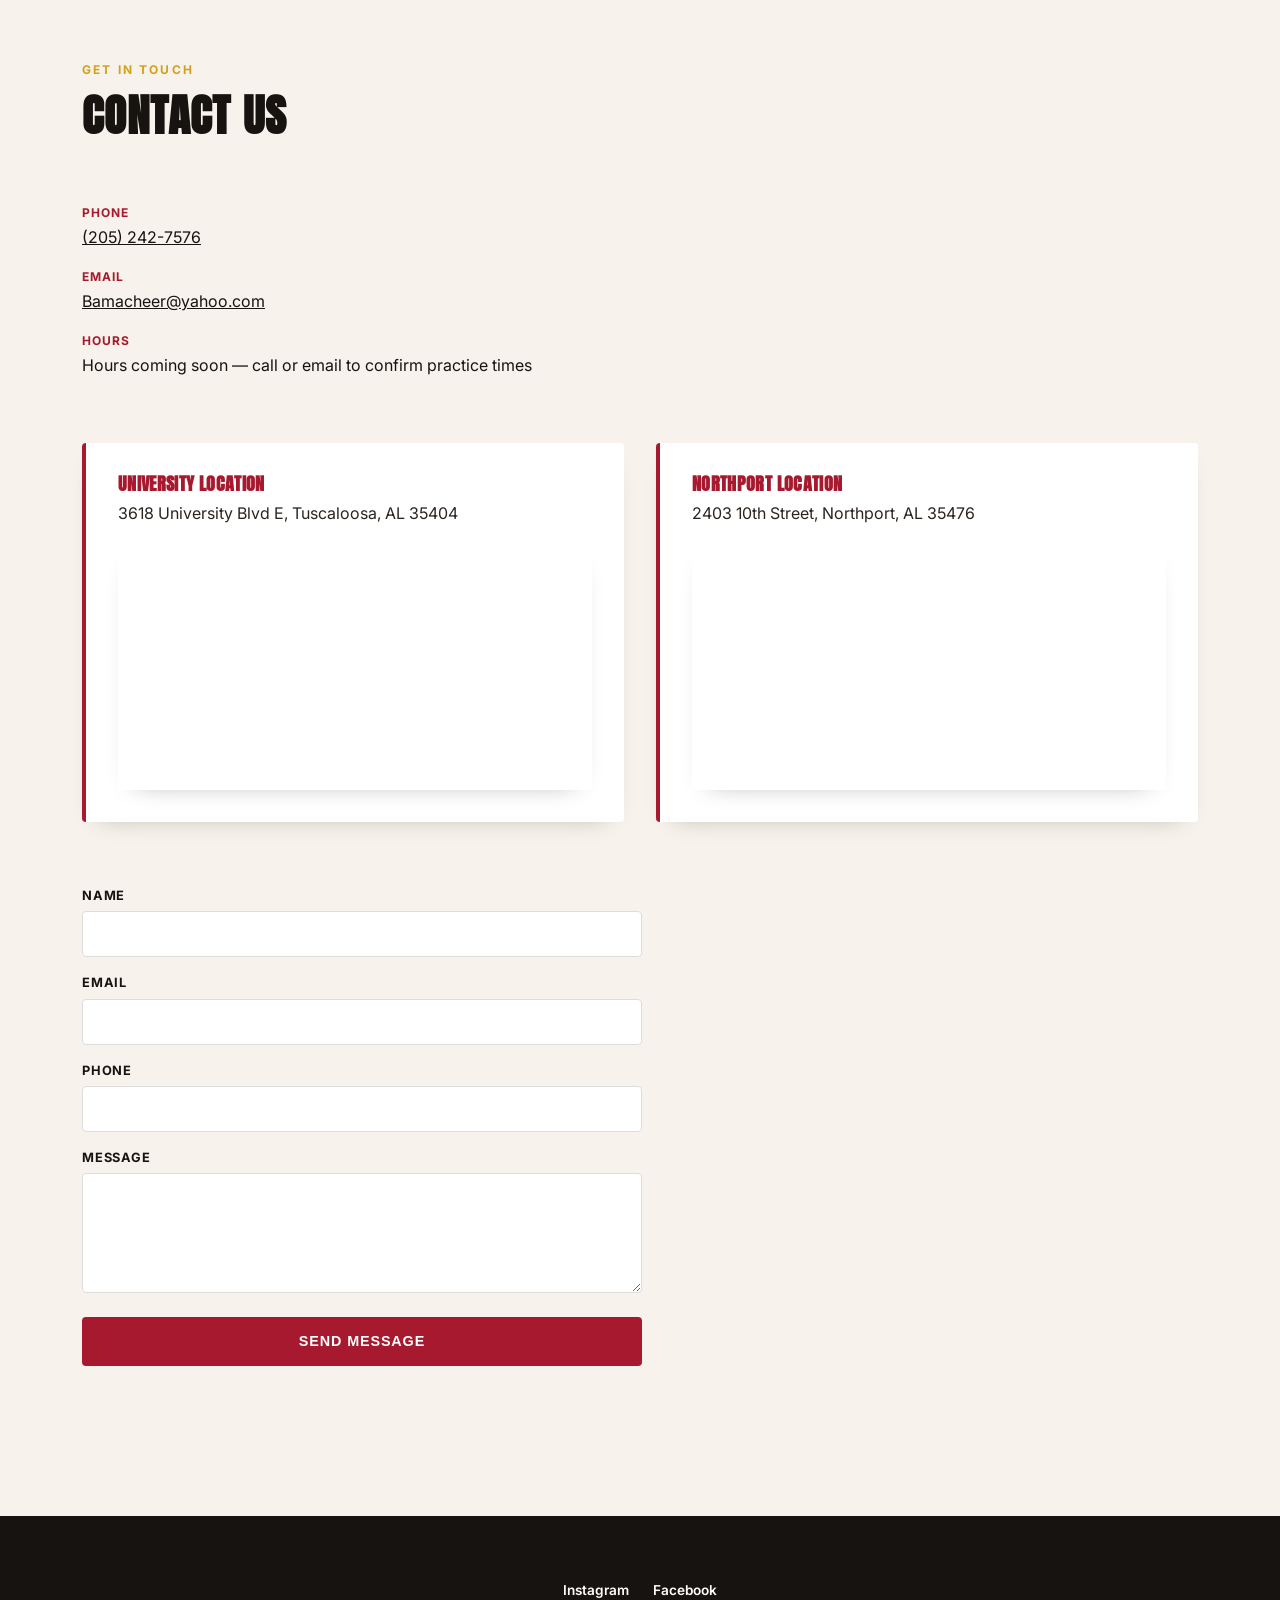
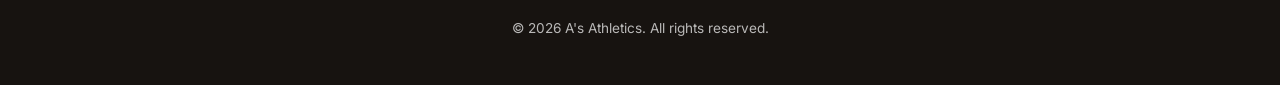
==== commit 92b031a0: "Fix Netlify Identity token redirect to /admin for Decap CMS confirmation" ====
--- a/index.html
+++ b/index.html
@@ -146,5 +146,12 @@
 </footer>
 
 <script src="js/main.js"></script>
+<script>
+  // Forward Netlify Identity tokens (invite/confirmation/recovery) to /admin
+  // so the Decap CMS widget there can process them.
+  if (window.location.hash && /invite_token|confirmation_token|recovery_token|email_change_token/.test(window.location.hash)) {
+    window.location.href = "/admin/" + window.location.hash;
+  }
+</script>
 </body>
 </html>
--- a/css/style.css
+++ b/css/style.css
@@ -294,6 +294,7 @@
 .carousel-track::-webkit-scrollbar { display: none; }
 .carousel-slide {
   flex: 0 0 100%;
+  min-width: 0; /* flex items default to min-width:auto, letting oversized content grow the slide past its 100% flex-basis */
   scroll-snap-align: start;
 }
 
@@ -387,12 +388,16 @@
   border-radius: var(--radius);
   width: 100%;
   max-width: 500px;
+  /* Flex items default to min-width: auto, meaning they won't shrink
+     below their content's intrinsic size — without this override, the
+     oversized embed inside forces the card to grow past its own width
+     rule to fit it. */
+  min-width: 0;
+  display: flex;
+  justify-content: center;
   overflow: hidden;
 }
-.testimonial-card .fb-post,
-.testimonial-card .fb-video {
-  width: 100% !important;
-}
+.fb-embed-fit { min-width: 0; transform-origin: top left; }
 .carousel--testimonials .carousel-arrow--prev { left: 0; }
 .carousel--testimonials .carousel-arrow--next { right: 0; }
 .carousel--testimonials .carousel-dots { bottom: 0; }
@@ -483,6 +488,11 @@
 @media (max-width: 800px) {
   .nav-links { display: none; }
   .nav-toggle { display: block; }
+  /* The fixed nav (84px tall) floats over the hero on wider screens by
+     design, but on a short mobile hero that hides the top of the image
+     (including part of the logo), so push the whole hero below the
+     nav here instead. */
+  .hero-wrap { margin-top: 84px; }
   /* The full-width, uncropped image gets too short here to overlay
      readable text, so the copy moves below the image instead. */
   .hero::after { display: none; }
